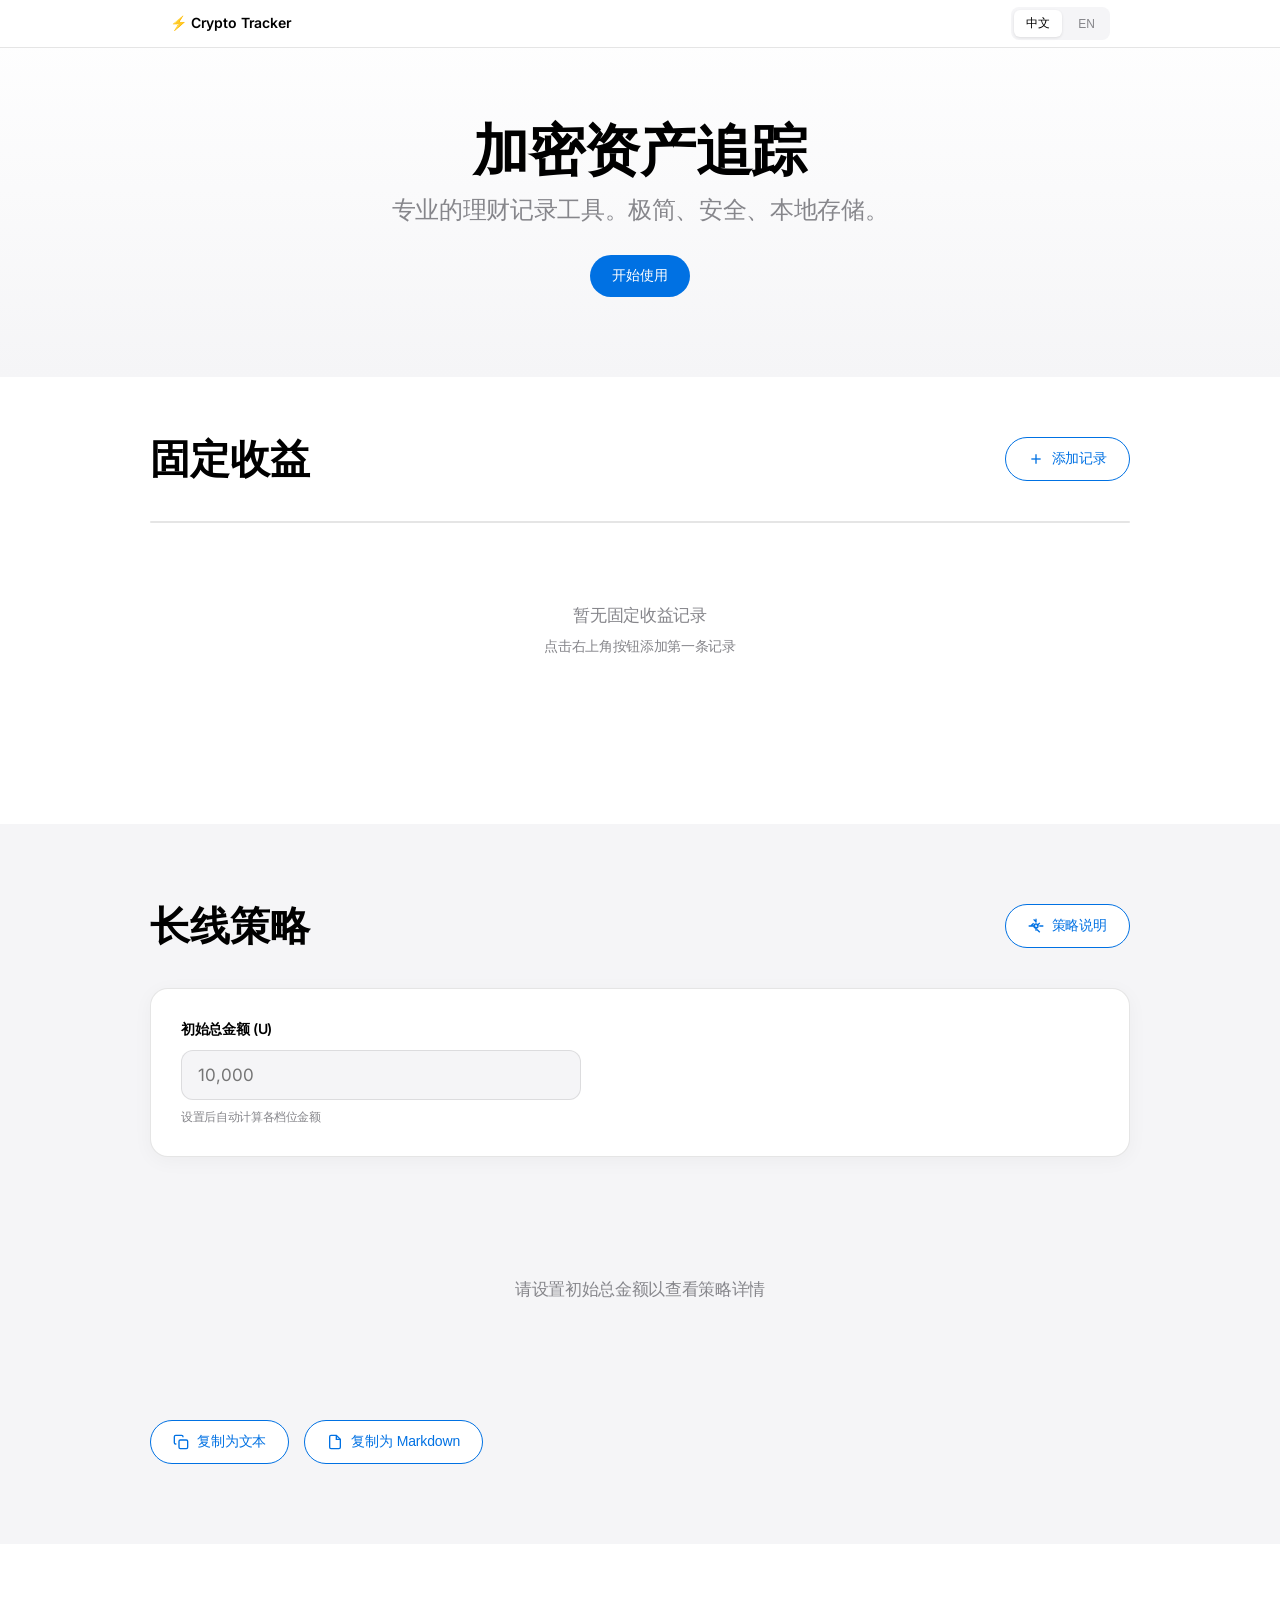
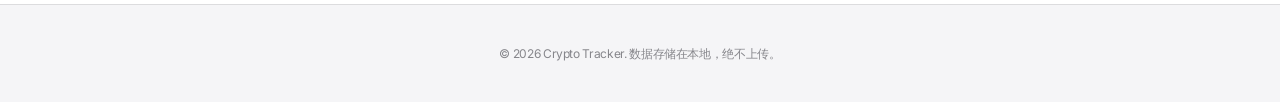
==== index.html @ 6dff29c4 "🎉 初版发布 - 加密资产追踪工具 核心功能： - 固定收益记录管理（代币、平台、APY、日期、详细说明） - 长线策略自动计算（BTC/ETH/BNB 仓位分配） - 中英文切换支持 - 数据本地存" ====
<!DOCTYPE html>
<html lang="zh-CN">
<head>
    <meta charset="UTF-8">
    <meta name="viewport" content="width=device-width, initial-scale=1.0">
    <title>加密资产追踪 - Crypto Tracker</title>
    <link rel="stylesheet" href="style.css">
    <link rel="preconnect" href="https://fonts.googleapis.com">
    <link rel="preconnect" href="https://fonts.gstatic.com" crossorigin>
    <link href="https://fonts.googleapis.com/css2?family=Inter:wght@400;500;600;700&display=swap" rel="stylesheet">
</head>
<body>
    <!-- 导航栏 -->
    <nav class="nav">
        <div class="nav-container">
            <div class="nav-logo">⚡ Crypto Tracker</div>
            <div class="lang-switch">
                <button class="lang-btn active" data-lang="zh" onclick="switchLanguage('zh')">中文</button>
                <button class="lang-btn" data-lang="en" onclick="switchLanguage('en')">EN</button>
            </div>
        </div>
    </nav>

    <!-- Hero 区域 -->
    <section class="hero">
        <div class="hero-content">
            <h1 class="hero-title">加密资产追踪</h1>
            <p class="hero-subtitle">专业的理财记录工具。极简、安全、本地存储。</p>
            <div class="hero-actions">
                <button class="apple-button apple-button-primary" onclick="scrollToSection('fixed-income')">
                    开始使用
                </button>
            </div>
        </div>
    </section>

    <!-- 主要内容 -->
    <main class="main">
        <!-- 固定收益卡片 -->
        <section class="section" id="fixed-income">
            <div class="container">
                <div class="section-header">
                    <h2 class="section-title">固定收益</h2>
                    <button class="apple-button apple-button-secondary" onclick="openFixedIncomeModal()">
                        <svg width="16" height="16" viewBox="0 0 24 24" fill="none" stroke="currentColor" stroke-width="2">
                            <line x1="12" y1="5" x2="12" y2="19"></line>
                            <line x1="5" y1="12" x2="19" y2="12"></line>
                        </svg>
                        添加记录
                    </button>
                </div>

                <div class="table-container" id="fixedIncomeTable">
                    <!-- 表格由 JS 动态生成 -->
                </div>

                <div class="empty-state" id="fixedIncomeEmpty">
                    <p>暂无固定收益记录</p>
                    <p class="empty-hint">点击右上角按钮添加第一条记录</p>
                </div>
            </div>
        </section>

        <!-- 长线策略卡片 -->
        <section class="section section-alt" id="strategy">
            <div class="container">
                <div class="section-header">
                    <h2 class="section-title">长线策略</h2>
                    <button class="apple-button apple-button-secondary" onclick="openStrategyModal()">
                        <svg width="16" height="16" viewBox="0 0 24 24" fill="none" stroke="currentColor" stroke-width="2">
                            <circle cx="12" cy="12" r="3"></circle>
                            <path d="M12 1v6m0 6v6m5.66-11.66l-4.24 4.24m0 5.66l4.24 4.24M23 12h-6m-6 0H1m11.66-5.66l-4.24-4.24m0 5.66l-4.24 4.24"></path>
                        </svg>
                        策略说明
                    </button>
                </div>

                <!-- 初始金额输入 -->
                <div class="apple-card">
                    <div class="input-group">
                        <label class="apple-label">初始总金额 (U)</label>
                        <input type="number" id="totalAmount" placeholder="10,000" class="apple-input" onchange="saveTotalAmount()">
                        <p class="input-hint">设置后自动计算各档位金额</p>
                    </div>
                </div>

                <!-- 策略展示区域 -->
                <div id="strategyTables" class="strategy-section">
                    <!-- 由 JS 动态生成 -->
                </div>

                <!-- 操作按钮 -->
                <div class="action-buttons">
                    <button class="apple-button apple-button-secondary" onclick="copyStrategy('text')">
                        <svg width="16" height="16" viewBox="0 0 24 24" fill="none" stroke="currentColor" stroke-width="2">
                            <rect x="9" y="9" width="13" height="13" rx="2" ry="2"></rect>
                            <path d="M5 15H4a2 2 0 0 1-2-2V4a2 2 0 0 1 2-2h9a2 2 0 0 1 2 2v1"></path>
                        </svg>
                        复制为文本
                    </button>
                    <button class="apple-button apple-button-secondary" onclick="copyStrategy('markdown')">
                        <svg width="16" height="16" viewBox="0 0 24 24" fill="none" stroke="currentColor" stroke-width="2">
                            <path d="M14 2H6a2 2 0 0 0-2 2v16a2 2 0 0 0 2 2h12a2 2 0 0 0 2-2V8z"></path>
                            <polyline points="14 2 14 8 20 8"></polyline>
                        </svg>
                        复制为 Markdown
                    </button>
                </div>
            </div>
        </section>
    </main>

    <!-- 页脚 -->
    <footer class="footer">
        <div class="footer-content">
            <p>© 2026 Crypto Tracker. 数据存储在本地，绝不上传。</p>
        </div>
    </footer>

    <!-- 固定收益弹窗 -->
    <div class="modal-overlay" id="fixedIncomeModal">
        <div class="modal-content">
            <div class="modal-header">
                <h3>添加固定收益记录</h3>
                <button class="modal-close" onclick="closeFixedIncomeModal()">
                    <svg width="20" height="20" viewBox="0 0 24 24" fill="none" stroke="currentColor" stroke-width="2">
                        <line x1="18" y1="6" x2="6" y2="18"></line>
                        <line x1="6" y1="6" x2="18" y2="18"></line>
                    </svg>
                </button>
            </div>
            <form id="fixedIncomeForm" onsubmit="addFixedIncome(event)" class="modal-form">
                <div class="form-group">
                    <label class="form-label">代币名称</label>
                    <div class="token-selector">
                        <input type="text" id="token" placeholder="输入或选择代币" class="form-input" required>
                        <div class="token-chips" id="tokenChips">
                            <span class="token-chip" data-token="USDT">USDT</span>
                            <span class="token-chip" data-token="USDC">USDC</span>
                            <span class="token-chip" data-token="USD1">USD1</span>
                            <span class="token-chip" data-token="BTC">BTC</span>
                            <span class="token-chip" data-token="ETH">ETH</span>
                            <span class="token-chip" data-token="AAVE">AAVE</span>
                            <span class="token-chip" data-token="BNB">BNB</span>
                            <span class="token-chip" data-token="HYPE">HYPE</span>
                            <span class="token-chip" data-token="SKY">SKY</span>
                            <span class="token-chip" data-token="PENDLE">PENDLE</span>
                        </div>
                    </div>
                </div>
                <div class="form-group">
                    <label class="form-label">平台</label>
                    <div class="platform-selector">
                        <input type="text" id="platform" placeholder="输入或选择平台" class="form-input" required>
                        <div class="platform-chips" id="platformChips">
                            <span class="platform-chip" data-platform="Binance 主站">Binance 主站</span>
                            <span class="platform-chip" data-platform="Binance 钱包">Binance 钱包</span>
                            <span class="platform-chip" data-platform="OKX 主站">OKX 主站</span>
                            <span class="platform-chip" data-platform="OKX 钱包">OKX 钱包</span>
                            <span class="platform-chip" data-platform="Aave">Aave</span>
                            <span class="platform-chip" data-platform="Uniswap">Uniswap</span>
                            <span class="platform-chip" data-platform="Pendle">Pendle</span>
                            <span class="platform-chip" data-platform="Venus">Venus</span>
                            <span class="platform-chip" data-platform="Buidlpad">Buidlpad</span>
                        </div>
                    </div>
                </div>
                <div class="form-group">
                    <label class="form-label">年化收益率 (%)</label>
                    <input type="number" step="0.01" id="apy" placeholder="5.5" class="form-input" required>
                </div>
                <div class="form-group">
                    <label class="form-label">开始日期</label>
                    <input type="date" id="startDate" class="form-input" required>
                    <div class="time-toggle" style="margin-top: 12px;">
                        <input type="checkbox" id="startTimeToggle" class="toggle-checkbox" onchange="toggleTimeInput('start')">
                        <label for="startTimeToggle" class="toggle-label">
                            <span class="toggle-slider"></span>
                            <span class="toggle-text">添加时间</span>
                        </label>
                    </div>
                    <input type="time" id="startTime" class="form-input time-input" style="display: none;">
                </div>
                <div class="form-group">
                    <label class="form-label">结束日期</label>
                    <input type="date" id="endDate" class="form-input" required>
                    <div class="time-toggle" style="margin-top: 12px;">
                        <input type="checkbox" id="endTimeToggle" class="toggle-checkbox" onchange="toggleTimeInput('end')">
                        <label for="endTimeToggle" class="toggle-label">
                            <span class="toggle-slider"></span>
                            <span class="toggle-text">添加时间</span>
                        </label>
                    </div>
                    <input type="time" id="endTime" class="form-input time-input" style="display: none;">
                </div>
                <div class="form-group">
                    <label class="form-label">详细说明</label>
                    <textarea id="description" class="form-textarea" placeholder="输入详细信息..." maxlength="2000" rows="5"></textarea>
                    <div class="char-count"><span id="charCount">0</span> / 2000</div>
                </div>
                <div class="modal-actions">
                    <button type="button" class="apple-button apple-button-secondary" onclick="closeFixedIncomeModal()">取消</button>
                    <button type="submit" class="apple-button apple-button-primary">保存</button>
                </div>
            </form>
        </div>
    </div>

    <!-- 详细说明查看弹窗 -->
    <div class="modal-overlay" id="detailModal">
        <div class="modal-content">
            <div class="modal-header">
                <h3>详细说明</h3>
                <button class="modal-close" onclick="closeDetailModal()">
                    <svg width="20" height="20" viewBox="0 0 24 24" fill="none" stroke="currentColor" stroke-width="2">
                        <line x1="18" y1="6" x2="6" y2="18"></line>
                        <line x1="6" y1="6" x2="18" y2="18"></line>
                    </svg>
                </button>
            </div>
            <div class="modal-body">
                <div class="detail-content" id="detailContent">
                    <!-- 详细说明内容由 JS 填充 -->
                </div>
            </div>
            <div class="modal-actions">
                <button class="apple-button apple-button-primary" onclick="closeDetailModal()">关闭</button>
            </div>
        </div>
    </div>

    <!-- 策略说明弹窗 -->
    <div class="modal-overlay" id="strategyModal">
        <div class="modal-content">
            <div class="modal-header">
                <h3 data-i18n="strategyTitle">策略说明</h3>
                <button class="modal-close" onclick="closeStrategyModal()">
                    <svg width="20" height="20" viewBox="0 0 24 24" fill="none" stroke="currentColor" stroke-width="2">
                        <line x1="18" y1="6" x2="6" y2="18"></line>
                        <line x1="6" y1="6" x2="18" y2="18"></line>
                    </svg>
                </button>
            </div>
            <div class="modal-body">
                <div class="info-block">
                    <h4 data-i18n="strategyConcept">💡 核心概念</h4>
                    <ul>
                        <li><strong data-i18n="initialAmount">初始总金额</strong>：准备投入的总资金（U）</li>
                        <li><strong data-i18n="ratio">占比</strong>：该代币在总资金中的占比</li>
                        <li><strong data-i18n="priceLevel">价格档位</strong>：达到该价格时执行操作</li>
                    </ul>
                </div>
                <div class="info-block">
                    <h4 data-i18n="strategyCase">📊 实际案例</h4>
                    <p data-i18n="example1">初始 10,000U，BTC 占比 60%（即 6,000U）</p>
                    <p data-i18n="example2">当 BTC 跌至 $65,000 时，买入 15%</p>
                    <p class="highlight" data-i18n="example3">→ 买入：6,000U × 15% = 900U</p>
                </div>
            </div>
            <div class="modal-actions" style="padding: 20px 30px;">
                <button class="apple-button apple-button-primary" onclick="closeStrategyModal()" data-i18n="strategyKnow">知道了</button>
            </div>
        </div>
    </div>

    <script src="app.js"></script>
</body>
</html>
---- style.css ----
/*
 * 苹果官网风格设计
 * Apple.com Design Language
 */

/* ===== 全局变量 ===== */
:root {
    --color-black: #000000;
    --color-white: #ffffff;
    --color-gray-bg: #f5f5f7;
    --color-gray-text: #86868b;
    --color-blue: #0071e3;
    --color-blue-hover: #0077ed;
    --color-border: rgba(0, 0, 0, 0.1);
    --color-shadow: rgba(0, 0, 0, 0.04);

    --font-family: 'Inter', -apple-system, BlinkMacSystemFont, 'SF Pro Display', 'SF Pro Text', sans-serif;

    --radius-small: 8px;
    --radius-medium: 12px;
    --radius-large: 18px;
    --radius-button: 980px;

    --spacing-unit: 8px;
    --transition-smooth: all 0.3s cubic-bezier(0.25, 0.1, 0.25, 1);
}

/* ===== 基础样式 ===== */
* {
    margin: 0;
    padding: 0;
    box-sizing: border-box;
}

html {
    scroll-behavior: smooth;
}

body {
    font-family: var(--font-family);
    background: var(--color-white);
    color: var(--color-black);
    line-height: 1.47059;
    font-weight: 400;
    letter-spacing: -0.022em;
    -webkit-font-smoothing: antialiased;
    -moz-osx-font-smoothing: grayscale;
}

/* ===== 导航栏 ===== */
.nav {
    position: fixed;
    top: 0;
    left: 0;
    right: 0;
    height: 48px;
    background: rgba(255, 255, 255, 0.8);
    backdrop-filter: saturate(180%) blur(20px);
    -webkit-backdrop-filter: saturate(180%) blur(20px);
    border-bottom: 1px solid var(--color-border);
    z-index: 999;
}

.nav-container {
    max-width: 980px;
    margin: 0 auto;
    height: 100%;
    display: flex;
    align-items: center;
    justify-content: space-between;
    padding: 0 20px;
}

.nav-logo {
    font-size: 14px;
    font-weight: 600;
    letter-spacing: -0.01em;
}

.lang-switch {
    display: flex;
    gap: 4px;
    background: var(--color-gray-bg);
    padding: 3px;
    border-radius: var(--radius-small);
}

.lang-btn {
    padding: 5px 12px;
    font-size: 12px;
    font-weight: 500;
    border: none;
    background: transparent;
    cursor: pointer;
    border-radius: 6px;
    transition: var(--transition-smooth);
    color: var(--color-gray-text);
}

.lang-btn:hover {
    color: var(--color-black);
}

.lang-btn.active {
    background: var(--color-white);
    color: var(--color-black);
    box-shadow: 0 1px 3px rgba(0, 0, 0, 0.1);
}

/* ===== Hero 区域 ===== */
.hero {
    padding: 120px 20px 80px;
    text-align: center;
    background: linear-gradient(180deg, var(--color-white) 0%, var(--color-gray-bg) 100%);
}

.hero-title {
    font-size: 56px;
    line-height: 1.07143;
    font-weight: 600;
    letter-spacing: -0.005em;
    margin-bottom: 16px;
}

.hero-subtitle {
    font-size: 24px;
    line-height: 1.2;
    font-weight: 400;
    color: var(--color-gray-text);
    margin-bottom: 30px;
}

.hero-actions {
    display: flex;
    gap: 15px;
    justify-content: center;
    flex-wrap: wrap;
}

/* ===== 主内容 ===== */
.main {
    padding: 60px 20px;
}

.section {
    margin-bottom: 80px;
}

.section-alt {
    background: var(--color-gray-bg);
    margin: 0 -20px;
    padding: 80px 20px;
}

.container {
    max-width: 980px;
    margin: 0 auto;
}

/* ===== 章节标题 ===== */
.section-header {
    display: flex;
    justify-content: space-between;
    align-items: center;
    margin-bottom: 40px;
    flex-wrap: wrap;
    gap: 20px;
}

.section-title {
    font-size: 40px;
    line-height: 1.1;
    font-weight: 600;
    letter-spacing: -0.003em;
}

/* ===== 苹果按钮 ===== */
.apple-button {
    display: inline-flex;
    align-items: center;
    gap: 8px;
    padding: 12px 22px;
    font-size: 14px;
    font-weight: 400;
    border-radius: var(--radius-button);
    border: none;
    cursor: pointer;
    transition: var(--transition-smooth);
    text-decoration: none;
    letter-spacing: -0.01em;
}

.apple-button-primary {
    background: var(--color-blue);
    color: var(--color-white);
}

.apple-button-primary:hover {
    background: var(--color-blue-hover);
}

.apple-button-secondary {
    background: var(--color-white);
    color: var(--color-blue);
    border: 1px solid var(--color-blue);
}

.apple-button-secondary:hover {
    background: var(--color-blue);
    color: var(--color-white);
}

/* ===== 表格容器 ===== */
.table-container {
    background: var(--color-white);
    border-radius: var(--radius-large);
    overflow: hidden;
    box-shadow: 0 4px 20px var(--color-shadow);
    border: 1px solid var(--color-border);
}

.fixed-income-table {
    width: 100%;
    border-collapse: collapse;
}

.fixed-income-table th {
    padding: 16px 20px;
    text-align: left;
    font-size: 12px;
    font-weight: 600;
    color: var(--color-gray-text);
    text-transform: uppercase;
    letter-spacing: 0.05em;
    background: var(--color-gray-bg);
    border-bottom: 1px solid var(--color-border);
}

.fixed-income-table td {
    padding: 18px 20px;
    border-bottom: 1px solid var(--color-border);
    font-size: 15px;
}

/* 日期时间列固定宽度 */
.fixed-income-table th:nth-child(4),
.fixed-income-table th:nth-child(5),
.fixed-income-table td:nth-child(4),
.fixed-income-table td:nth-child(5) {
    min-width: 140px;
}

.fixed-income-table tr:last-child td {
    border-bottom: none;
}

.fixed-income-table tr:hover {
    background: var(--color-gray-bg);
}

.table-token {
    font-size: 18px;
    font-weight: 600;
    background: linear-gradient(135deg, #000000 0%, #0071e3 100%);
    -webkit-background-clip: text;
    -webkit-text-fill-color: transparent;
    background-clip: text;
}

.table-platform {
    color: var(--color-gray-text);
    font-size: 14px;
}

.table-apy {
    display: inline-block;
    padding: 4px 10px;
    background: linear-gradient(135deg, #0071e3 0%, #00c7be 100%);
    color: var(--color-white);
    border-radius: var(--radius-small);
    font-size: 13px;
    font-weight: 500;
}

.table-days {
    font-size: 20px;
    font-weight: 600;
}

.table-days.warning {
    color: #ff9500;
}

.table-days.danger {
    color: #ff3b30;
}

.table-delete-btn {
    padding: 6px 14px;
    background: var(--color-gray-bg);
    border: none;
    border-radius: var(--radius-small);
    color: var(--color-gray-text);
    font-size: 13px;
    cursor: pointer;
    transition: var(--transition-smooth);
}

.table-delete-btn:hover {
    background: #ff3b30;
    color: var(--color-white);
}

/* 操作列宽度固定 */
.fixed-income-table th:last-child,
.fixed-income-table td:last-child {
    width: 150px;
    white-space: nowrap;
}

/* ===== 响应式表格 ===== */
@media (max-width: 768px) {
    .table-container {
        border-radius: var(--radius-medium);
    }

    .fixed-income-table th,
    .fixed-income-table td {
        padding: 12px 14px;
        font-size: 14px;
    }

    .table-token {
        font-size: 16px;
    }

    .table-days {
        font-size: 18px;
    }
}

/* ===== 苹果卡片 ===== */
.apple-card {
    background: var(--color-white);
    border-radius: var(--radius-large);
    padding: 30px;
    box-shadow: 0 4px 20px var(--color-shadow);
    transition: var(--transition-smooth);
    border: 1px solid var(--color-border);
}

.apple-card:hover {
    transform: translateY(-4px);
    box-shadow: 0 8px 30px rgba(0, 0, 0, 0.12);
}

.card-header {
    display: flex;
    justify-content: space-between;
    align-items: flex-start;
    margin-bottom: 20px;
}

.card-token {
    font-size: 32px;
    font-weight: 600;
    letter-spacing: -0.01em;
}

.card-platform {
    font-size: 14px;
    color: var(--color-gray-text);
}

.card-apy {
    display: inline-block;
    padding: 6px 12px;
    background: linear-gradient(135deg, #0071e3 0%, #00c7be 100%);
    color: var(--color-white);
    border-radius: var(--radius-medium);
    font-size: 14px;
    font-weight: 500;
    margin-bottom: 15px;
}

.card-info {
    display: grid;
    grid-template-columns: repeat(2, 1fr);
    gap: 15px;
    margin-bottom: 15px;
}

.card-info-item {
    display: flex;
    flex-direction: column;
}

.card-info-label {
    font-size: 12px;
    color: var(--color-gray-text);
    margin-bottom: 4px;
}

.card-info-value {
    font-size: 16px;
    font-weight: 500;
}

.card-days {
    font-size: 28px;
    font-weight: 600;
    margin-bottom: 15px;
}

.card-days.warning {
    color: #ff9500;
}

.card-days.danger {
    color: #ff3b30;
}

.card-delete {
    width: 100%;
    padding: 10px;
    background: var(--color-gray-bg);
    border: none;
    border-radius: var(--radius-medium);
    color: var(--color-gray-text);
    font-size: 14px;
    cursor: pointer;
    transition: var(--transition-smooth);
}

.card-delete:hover {
    background: #ff3b30;
    color: var(--color-white);
}

/* ===== 输入框组 ===== */
.input-group {
    max-width: 400px;
}

.apple-label {
    display: block;
    font-size: 14px;
    font-weight: 600;
    margin-bottom: 10px;
}

.apple-input {
    width: 100%;
    padding: 14px 16px;
    font-size: 17px;
    font-family: var(--font-family);
    border: 1px solid var(--color-border);
    border-radius: var(--radius-medium);
    background: var(--color-gray-bg);
    transition: var(--transition-smooth);
}

.apple-input:focus {
    outline: none;
    border-color: var(--color-blue);
    box-shadow: 0 0 0 4px rgba(0, 113, 227, 0.2);
}

.input-hint {
    font-size: 12px;
    color: var(--color-gray-text);
    margin-top: 8px;
}

/* ===== 代币选择器 ===== */
.token-selector,
.platform-selector {
    position: relative;
}

.token-chips,
.platform-chips {
    display: flex;
    flex-wrap: wrap;
    gap: 8px;
    margin-top: 12px;
}

.token-chip,
.platform-chip {
    display: inline-flex;
    align-items: center;
    padding: 8px 16px;
    background: var(--color-gray-bg);
    border: 1.5px solid var(--color-border);
    border-radius: var(--radius-button);
    font-size: 13px;
    font-weight: 500;
    cursor: pointer;
    transition: var(--transition-smooth);
    user-select: none;
}

.token-chip:hover,
.platform-chip:hover {
    background: linear-gradient(135deg, #0071e3 0%, #00c7be 100%);
    border-color: transparent;
    color: var(--color-white);
    transform: translateY(-2px);
    box-shadow: 0 4px 12px rgba(0, 113, 227, 0.3);
}

.token-chip.selected,
.platform-chip.selected {
    background: linear-gradient(135deg, #0071e3 0%, #00c7be 100%);
    border-color: transparent;
    color: var(--color-white);
    box-shadow: 0 2px 8px rgba(0, 113, 227, 0.25);
}

/* ===== 策略区域 ===== */
.strategy-section {
    margin-top: 40px;
}

.strategy-table-container {
    background: var(--color-white);
    border-radius: var(--radius-large);
    overflow: hidden;
    margin-bottom: 30px;
    box-shadow: 0 4px 20px var(--color-shadow);
}

.strategy-header {
    padding: 25px 30px;
    background: var(--color-gray-bg);
    border-bottom: 1px solid var(--color-border);
}

.strategy-title {
    font-size: 24px;
    font-weight: 600;
    margin-bottom: 8px;
}

.strategy-subtitle {
    font-size: 14px;
    color: var(--color-gray-text);
}

.strategy-table {
    width: 100%;
    border-collapse: collapse;
}

.strategy-table th {
    padding: 15px 30px;
    text-align: left;
    font-size: 12px;
    font-weight: 600;
    color: var(--color-gray-text);
    text-transform: uppercase;
    letter-spacing: 0.05em;
    background: var(--color-gray-bg);
    border-bottom: 1px solid var(--color-border);
}

.strategy-table td {
    padding: 18px 30px;
    border-bottom: 1px solid var(--color-border);
    font-size: 15px;
}

.strategy-table tr:last-child td {
    border-bottom: none;
}

.strategy-table tr:hover {
    background: var(--color-gray-bg);
}

.badge {
    display: inline-block;
    padding: 4px 10px;
    border-radius: var(--radius-small);
    font-size: 12px;
    font-weight: 500;
}

.badge-buy {
    background: #e8f5e9;
    color: #2e7d32;
}

.badge-sell {
    background: #ffebee;
    color: #c62828;
}

.highlight-amount {
    color: var(--color-blue);
    font-weight: 600;
}

/* ===== 操作按钮 ===== */
.action-buttons {
    display: flex;
    gap: 15px;
    flex-wrap: wrap;
    margin-top: 30px;
}

/* ===== 空状态 ===== */
.empty-state {
    text-align: center;
    padding: 80px 20px;
}

.empty-icon {
    font-size: 64px;
    margin-bottom: 20px;
}

.empty-state p {
    font-size: 17px;
    color: var(--color-gray-text);
    margin-bottom: 8px;
}

.empty-hint {
    font-size: 14px !important;
}

/* ===== 弹窗 ===== */
.modal-overlay {
    display: none;
    position: fixed;
    top: 0;
    left: 0;
    right: 0;
    bottom: 0;
    background: rgba(0, 0, 0, 0.4);
    backdrop-filter: blur(10px);
    -webkit-backdrop-filter: blur(10px);
    z-index: 1000;
    align-items: center;
    justify-content: center;
    padding: 20px;
}

.modal-overlay.active {
    display: flex;
}

.modal-content {
    background: var(--color-white);
    border-radius: var(--radius-large);
    width: 100%;
    max-width: 580px;
    max-height: 90vh;
    overflow: hidden;
    box-shadow: 0 20px 60px rgba(0, 0, 0, 0.2);
    animation: modalSlideIn 0.3s ease;
    display: flex;
    flex-direction: column;
}

/* 固定收益弹窗更宽 */
#fixedIncomeModal .modal-content {
    max-width: 640px;
}

/* 弹窗内容区域自适应 */
.modal-form {
    padding: 28px;
    flex: 1;
    overflow-y: auto;
    background: var(--color-white);
}

@keyframes modalSlideIn {
    from {
        opacity: 0;
        transform: scale(0.95) translateY(10px);
    }
    to {
        opacity: 1;
        transform: scale(1) translateY(0);
    }
}

.modal-header {
    display: flex;
    justify-content: space-between;
    align-items: center;
    padding: 24px 28px;
    border-bottom: 1px solid var(--color-border);
    background: var(--color-white);
    flex-shrink: 0;
}

.modal-header h3 {
    font-size: 22px;
    font-weight: 600;
    letter-spacing: -0.01em;
}

.modal-close {
    width: 28px;
    height: 28px;
    border: none;
    background: transparent;
    border-radius: 50%;
    display: flex;
    align-items: center;
    justify-content: center;
    cursor: pointer;
    transition: all 0.2s ease;
    color: var(--color-gray-text);
}

.modal-close:hover {
    background: var(--color-gray-bg);
    color: var(--color-black);
}

.modal-actions {
    display: flex;
    gap: 12px;
    justify-content: flex-end;
    padding: 20px 28px;
    border-top: 1px solid var(--color-border);
    background: var(--color-gray-bg);
    flex-shrink: 0;
}

.form-group {
    margin-bottom: 20px;
}

.form-row {
    display: grid;
    grid-template-columns: repeat(2, 1fr);
    gap: 15px;
}

.form-label {
    display: block;
    font-size: 14px;
    font-weight: 600;
    margin-bottom: 8px;
}

/* 日期时间输入组合 */
.date-time-input {
    display: flex;
    align-items: center;
    gap: 12px;
    margin-bottom: 12px;
}

.date-input {
    flex: 1;
}

.time-input {
    width: 100%;
    margin-top: 8px;
    padding-left: 44px !important;
    background-image: url("data:image/svg+xml,%3Csvg xmlns='http://www.w3.org/2000/svg' width='16' height='16' viewBox='0 0 24 24' fill='none' stroke='%2386868b' stroke-width='2'%3E%3Ccircle cx='12' cy='12' r='10'/%3E%3Cpolyline points='12 6 12 12 16 14'/%3E%3C/svg%3E");
    background-repeat: no-repeat;
    background-position: 14px center;
}

/* 时间开关切换 */
.time-toggle {
    display: flex;
    align-items: center;
    flex-shrink: 0;
}

.toggle-checkbox {
    display: none;
}

.toggle-label {
    display: flex;
    align-items: center;
    gap: 8px;
    cursor: pointer;
    user-select: none;
    padding: 4px 0;
}

.toggle-slider {
    position: relative;
    width: 44px;
    height: 24px;
    background: var(--color-gray-bg);
    border-radius: 12px;
    transition: var(--transition-smooth);
    border: 1px solid var(--color-border);
}

.toggle-slider::before {
    content: '';
    position: absolute;
    top: 2px;
    left: 2px;
    width: 18px;
    height: 18px;
    background: var(--color-white);
    border-radius: 50%;
    transition: var(--transition-smooth);
    box-shadow: 0 2px 4px rgba(0, 0, 0, 0.2);
}

.toggle-checkbox:checked + .toggle-label .toggle-slider {
    background: var(--color-blue);
    border-color: var(--color-blue);
}

.toggle-checkbox:checked + .toggle-label .toggle-slider::before {
    transform: translateX(20px);
}

.toggle-text {
    font-size: 13px;
    color: var(--color-gray-text);
    transition: var(--transition-smooth);
    font-weight: 400;
}

.toggle-checkbox:checked + .toggle-label .toggle-text {
    color: var(--color-blue);
    font-weight: 500;
}

/* 日期输入框美化 */
input[type="date"],
input[type="time"] {
    position: relative;
    font-family: var(--font-family);
}

.date-input {
    padding-left: 44px !important;
    background-image: url("data:image/svg+xml,%3Csvg xmlns='http://www.w3.org/2000/svg' width='16' height='16' viewBox='0 0 24 24' fill='none' stroke='%2386868b' stroke-width='2'%3E%3Crect x='3' y='4' width='18' height='18' rx='2' ry='2'/%3E%3Cline x1='16' y1='2' x2='16' y2='6'/%3E%3Cline x1='8' y1='2' x2='8' y2='6'/%3E%3Cline x1='3' y1='10' x2='21' y2='10'/%3E%3C/svg%3E");
    background-repeat: no-repeat;
    background-position: 14px center;
}

input[type="date"]::-webkit-calendar-picker-indicator,
input[type="time"]::-webkit-calendar-picker-indicator {
    cursor: pointer;
    opacity: 0;
    position: absolute;
    left: 0;
    top: 0;
    width: 100%;
    height: 100%;
}

input[type="date"]::-webkit-datetime-edit,
input[type="time"]::-webkit-datetime-edit {
    padding: 0;
}

input[type="date"]::-webkit-datetime-edit-fields-wrapper {
    padding: 0;
}

.form-input {
    width: 100%;
    padding: 12px 14px;
    font-size: 17px;
    font-family: var(--font-family);
    border: 1px solid var(--color-border);
    border-radius: var(--radius-medium);
    transition: var(--transition-smooth);
}

.form-input:focus {
    outline: none;
    border-color: var(--color-blue);
    box-shadow: 0 0 0 4px rgba(0, 113, 227, 0.2);
}

.form-textarea {
    width: 100%;
    padding: 16px;
    font-size: 15px;
    font-family: var(--font-family);
    border: 1.5px solid var(--color-border);
    border-radius: var(--radius-medium);
    transition: var(--transition-smooth);
    resize: vertical;
    min-height: 120px;
    max-height: 300px;
    line-height: 1.6;
    background: var(--color-white);
}

.form-textarea:focus {
    outline: none;
    border-color: var(--color-blue);
    box-shadow: 0 0 0 4px rgba(0, 113, 227, 0.15);
    background: var(--color-white);
}

.form-textarea::placeholder {
    color: var(--color-gray-text);
}

.char-count {
    font-size: 13px;
    color: var(--color-gray-text);
    text-align: right;
    margin-top: 8px;
    font-weight: 500;
}

.detail-content {
    padding: 30px;
    background: transparent;
    line-height: 1.7;
    font-size: 16px;
    color: var(--color-black);
    white-space: pre-wrap;
    word-wrap: break-word;
    max-height: 60vh;
    overflow-y: auto;
}

/* 详情弹窗样式优化 */
#detailModal .modal-content {
    max-width: 640px;
}

#detailModal .modal-body {
    padding: 0;
    background: var(--color-white);
    border-radius: 0 0 var(--radius-large) var(--radius-large);
}

#detailModal .modal-actions {
    padding: 20px 30px;
    border-top: 1px solid var(--color-border);
    background: var(--color-gray-bg);
    border-radius: 0 0 var(--radius-large) var(--radius-large);
}

/* 详情内容滚动条美化 */
.detail-content::-webkit-scrollbar {
    width: 6px;
}

.detail-content::-webkit-scrollbar-track {
    background: transparent;
}

.detail-content::-webkit-scrollbar-thumb {
    background: var(--color-border);
    border-radius: 3px;
}

.detail-content::-webkit-scrollbar-thumb:hover {
    background: var(--color-gray-text);
}

/* 详情内容空状态 */
.detail-content:empty::before {
    content: '暂无详细说明';
    color: var(--color-gray-text);
    font-style: italic;
}

.table-detail-btn {
    padding: 6px 14px;
    background: var(--color-blue);
    color: var(--color-white);
    border: none;
    border-radius: var(--radius-small);
    font-size: 13px;
    cursor: pointer;
    transition: var(--transition-smooth);
    margin-right: 8px;
}

.table-detail-btn:hover {
    background: var(--color-blue-hover);
}

.modal-body {
    padding: 28px;
    flex: 1;
    overflow-y: auto;
    background: var(--color-white);
}

.info-block {
    margin-bottom: 25px;
}

.info-block h4 {
    font-size: 17px;
    font-weight: 600;
    margin-bottom: 12px;
}

.info-block ul {
    list-style: none;
    padding-left: 0;
}

.info-block li {
    padding: 8px 0;
    font-size: 15px;
    color: var(--color-gray-text);
    border-bottom: 1px solid var(--color-border);
}

.info-block li:last-child {
    border-bottom: none;
}

.info-block p {
    font-size: 15px;
    color: var(--color-gray-text);
    margin-bottom: 8px;
}

.highlight {
    color: var(--color-blue);
    font-weight: 500;
}

/* ===== 页脚 ===== */
.footer {
    background: var(--color-gray-bg);
    padding: 40px 20px;
    border-top: 1px solid var(--color-border);
}

.footer-content {
    max-width: 980px;
    margin: 0 auto;
    text-align: center;
}

.footer-content p {
    font-size: 12px;
    color: var(--color-gray-text);
}

/* 弹窗内滚动条样式 */
.modal-form::-webkit-scrollbar {
    width: 6px;
}

.modal-form::-webkit-scrollbar-track {
    background: transparent;
}

.modal-form::-webkit-scrollbar-thumb {
    background: var(--color-border);
    border-radius: 3px;
}

.modal-form::-webkit-scrollbar-thumb:hover {
    background: var(--color-gray-text);
}

/* ===== 响应式 ===== */
@media (max-width: 768px) {
    .hero-title {
        font-size: 40px;
    }

    .hero-subtitle {
        font-size: 20px;
    }

    .section-title {
        font-size: 32px;
    }

    .section-header {
        flex-direction: column;
        align-items: flex-start;
    }

    .card-grid {
        grid-template-columns: 1fr;
    }

    .form-row {
        grid-template-columns: 1fr;
    }

    .card-info {
        grid-template-columns: 1fr;
    }

    .strategy-table th,
    .strategy-table td {
        padding: 12px 15px;
        font-size: 14px;
    }

    .modal-content {
        max-width: 100%;
        border-radius: var(--radius-medium);
    }

    #fixedIncomeModal .modal-content {
        max-width: 100%;
    }

    .modal-form {
        padding: 20px;
    }

    .apple-button {
        width: 100%;
        justify-content: center;
    }

    .section-header .apple-button {
        width: auto;
    }

    .action-buttons {
        flex-direction: column;
    }

    .action-buttons .apple-button {
        width: 100%;
    }
}

/* ===== 滚动条 ===== */
::-webkit-scrollbar {
    width: 8px;
    height: 8px;
}

::-webkit-scrollbar-track {
    background: transparent;
}

::-webkit-scrollbar-thumb {
    background: var(--color-border);
    border-radius: 4px;
}

::-webkit-scrollbar-thumb:hover {
    background: var(--color-gray-text);
}

/* ===== Flatpickr 日期选择器样式定制 ===== */
.date-picker-input {
    cursor: pointer;
    background-image: url("data:image/svg+xml,%3Csvg xmlns='http://www.w3.org/2000/svg' width='18' height='18' viewBox='0 0 24 24' fill='none' stroke='%230071e3' stroke-width='2'%3E%3Crect x='3' y='4' width='18' height='18' rx='2' ry='2'/%3E%3Cline x1='16' y1='2' x2='16' y2='6'/%3E%3Cline x1='8' y1='2' x2='8' y2='6'/%3E%3Cline x1='3' y1='10' x2='21' y2='10'/%3E%3C/svg%3E");
    background-repeat: no-repeat;
    background-position: right 12px center;
    padding-right: 44px;
}

/* Flatpickr 日历样式调整 */
.flatpickr-calendar {
    border: 1px solid var(--color-border);
    border-radius: var(--radius-medium);
    box-shadow: 0 10px 40px rgba(0, 0, 0, 0.15);
    font-family: var(--font-family);
}

.flatpickr-day {
    border-radius: var(--radius-small);
    font-weight: 500;
}

.flatpickr-day:hover {
    background: var(--color-gray-bg);
    border-color: transparent;
}

.flatpickr-day.selected {
    background: var(--color-blue) !important;
    border-color: var(--color-blue) !important;
    color: var(--color-white);
}

.flatpickr-day.today {
    border-color: var(--color-blue);
}

.flatpickr-day.today:hover {
    border-color: var(--color-blue-hover);
}

.flatpickr-months .flatpickr-month,
.flatpickr-current-month .flatpickr-monthDropdown-months {
    border-radius: var(--radius-small);
}

.flatpickr-monthDropdown-months .flatpickr-monthDropdown-month {
    border-radius: var(--radius-small);
}
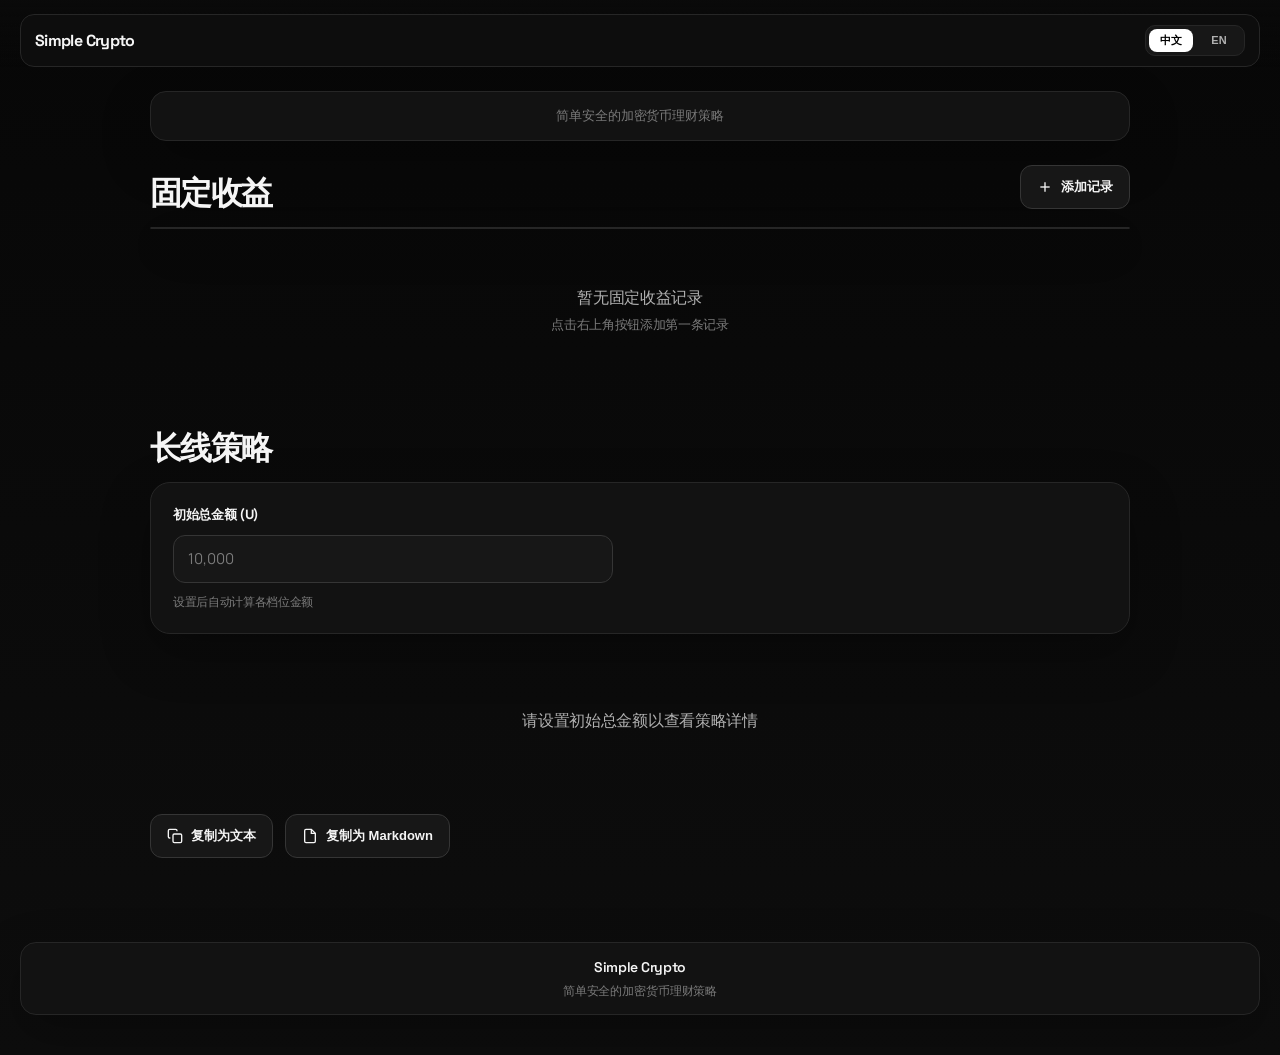
==== commit a2c2f4a7: "Release Simple Crypto v1" ====
--- a/index.html
+++ b/index.html
@@ -7,13 +7,12 @@
     <link rel="stylesheet" href="style.css">
     <link rel="preconnect" href="https://fonts.googleapis.com">
     <link rel="preconnect" href="https://fonts.gstatic.com" crossorigin>
-    <link href="https://fonts.googleapis.com/css2?family=Inter:wght@400;500;600;700&display=swap" rel="stylesheet">
+    <link href="https://fonts.googleapis.com/css2?family=Manrope:wght@400;500;600;700;800&family=Space+Grotesk:wght@500;700&display=swap" rel="stylesheet">
 </head>
 <body>
-    <!-- 导航栏 -->
     <nav class="nav">
         <div class="nav-container">
-            <div class="nav-logo">⚡ Crypto Tracker</div>
+            <div class="nav-logo">Simple Crypto</div>
             <div class="lang-switch">
                 <button class="lang-btn active" data-lang="zh" onclick="switchLanguage('zh')">中文</button>
                 <button class="lang-btn" data-lang="en" onclick="switchLanguage('en')">EN</button>
@@ -21,91 +20,67 @@
         </div>
     </nav>
 
-    <!-- Hero 区域 -->
-    <section class="hero">
-        <div class="hero-content">
-            <h1 class="hero-title">加密资产追踪</h1>
-            <p class="hero-subtitle">专业的理财记录工具。极简、安全、本地存储。</p>
-            <div class="hero-actions">
-                <button class="apple-button apple-button-primary" onclick="scrollToSection('fixed-income')">
-                    开始使用
-                </button>
-            </div>
-        </div>
-    </section>
-
-    <!-- 主要内容 -->
     <main class="main">
-        <!-- 固定收益卡片 -->
-        <section class="section" id="fixed-income">
-            <div class="container">
-                <div class="section-header">
-                    <h2 class="section-title">固定收益</h2>
-                    <button class="apple-button apple-button-secondary" onclick="openFixedIncomeModal()">
-                        <svg width="16" height="16" viewBox="0 0 24 24" fill="none" stroke="currentColor" stroke-width="2">
-                            <line x1="12" y1="5" x2="12" y2="19"></line>
-                            <line x1="5" y1="12" x2="19" y2="12"></line>
-                        </svg>
-                        添加记录
-                    </button>
-                </div>
-
-                <div class="table-container" id="fixedIncomeTable">
-                    <!-- 表格由 JS 动态生成 -->
-                </div>
-
-                <div class="empty-state" id="fixedIncomeEmpty">
-                    <p>暂无固定收益记录</p>
-                    <p class="empty-hint">点击右上角按钮添加第一条记录</p>
-                </div>
+        <section class="hero container">
+            <div class="hero-card">
+                <p class="hero-subtitle">简单安全的加密货币理财策略</p>
             </div>
         </section>
 
-        <!-- 长线策略卡片 -->
-        <section class="section section-alt" id="strategy">
-            <div class="container">
-                <div class="section-header">
-                    <h2 class="section-title">长线策略</h2>
-                    <button class="apple-button apple-button-secondary" onclick="openStrategyModal()">
-                        <svg width="16" height="16" viewBox="0 0 24 24" fill="none" stroke="currentColor" stroke-width="2">
-                            <circle cx="12" cy="12" r="3"></circle>
-                            <path d="M12 1v6m0 6v6m5.66-11.66l-4.24 4.24m0 5.66l4.24 4.24M23 12h-6m-6 0H1m11.66-5.66l-4.24-4.24m0 5.66l-4.24 4.24"></path>
-                        </svg>
-                        策略说明
-                    </button>
-                </div>
-
-                <!-- 初始金额输入 -->
-                <div class="apple-card">
-                    <div class="input-group">
-                        <label class="apple-label">初始总金额 (U)</label>
-                        <input type="number" id="totalAmount" placeholder="10,000" class="apple-input" onchange="saveTotalAmount()">
-                        <p class="input-hint">设置后自动计算各档位金额</p>
-                    </div>
-                </div>
-
-                <!-- 策略展示区域 -->
-                <div id="strategyTables" class="strategy-section">
-                    <!-- 由 JS 动态生成 -->
-                </div>
-
-                <!-- 操作按钮 -->
-                <div class="action-buttons">
-                    <button class="apple-button apple-button-secondary" onclick="copyStrategy('text')">
-                        <svg width="16" height="16" viewBox="0 0 24 24" fill="none" stroke="currentColor" stroke-width="2">
-                            <rect x="9" y="9" width="13" height="13" rx="2" ry="2"></rect>
-                            <path d="M5 15H4a2 2 0 0 1-2-2V4a2 2 0 0 1 2-2h9a2 2 0 0 1 2 2v1"></path>
-                        </svg>
-                        复制为文本
-                    </button>
-                    <button class="apple-button apple-button-secondary" onclick="copyStrategy('markdown')">
-                        <svg width="16" height="16" viewBox="0 0 24 24" fill="none" stroke="currentColor" stroke-width="2">
-                            <path d="M14 2H6a2 2 0 0 0-2 2v16a2 2 0 0 0 2 2h12a2 2 0 0 0 2-2V8z"></path>
-                            <polyline points="14 2 14 8 20 8"></polyline>
-                        </svg>
-                        复制为 Markdown
-                    </button>
-                </div>
+        <section class="section container" id="fixed-income">
+            <div class="section-header">
+                <div>
+                    <h2 class="section-title" data-i18n="fixedIncomeSectionTitle">固定收益</h2>
+                </div>
+                <button class="apple-button apple-button-secondary" onclick="openFixedIncomeModal()">
+                    <svg width="16" height="16" viewBox="0 0 24 24" fill="none" stroke="currentColor" stroke-width="2">
+                        <line x1="12" y1="5" x2="12" y2="19"></line>
+                        <line x1="5" y1="12" x2="19" y2="12"></line>
+                    </svg>
+                    添加记录
+                </button>
+            </div>
+
+            <div class="table-container" id="fixedIncomeTable"></div>
+
+            <div class="empty-state" id="fixedIncomeEmpty">
+                <p>暂无固定收益记录</p>
+                <p class="empty-hint">点击右上角按钮添加第一条记录</p>
+            </div>
+        </section>
+
+        <section class="section container" id="strategy">
+            <div class="section-header">
+                <div>
+                    <h2 class="section-title" data-i18n="strategySectionTitle">长线策略</h2>
+                </div>
+            </div>
+
+            <div class="apple-card strategy-control-card">
+                <div class="input-group">
+                    <label class="apple-label" data-i18n="totalAmountLabel">初始总金额 (U)</label>
+                    <input type="number" id="totalAmount" placeholder="10,000" class="apple-input" onchange="saveTotalAmount()">
+                    <p class="input-hint" data-i18n="totalAmountHint">设置后自动计算各档位金额</p>
+                </div>
+            </div>
+
+            <div id="strategyTables" class="strategy-section"></div>
+
+            <div class="action-buttons">
+                <button class="apple-button apple-button-secondary" onclick="copyStrategy('text')">
+                    <svg width="16" height="16" viewBox="0 0 24 24" fill="none" stroke="currentColor" stroke-width="2">
+                        <rect x="9" y="9" width="13" height="13" rx="2" ry="2"></rect>
+                        <path d="M5 15H4a2 2 0 0 1-2-2V4a2 2 0 0 1 2-2h9a2 2 0 0 1 2 2v1"></path>
+                    </svg>
+                    <span data-i18n="copyTextButton">复制为文本</span>
+                </button>
+                <button class="apple-button apple-button-secondary" onclick="copyStrategy('markdown')">
+                    <svg width="16" height="16" viewBox="0 0 24 24" fill="none" stroke="currentColor" stroke-width="2">
+                        <path d="M14 2H6a2 2 0 0 0-2 2v16a2 2 0 0 0 2 2h12a2 2 0 0 0 2-2V8z"></path>
+                        <polyline points="14 2 14 8 20 8"></polyline>
+                    </svg>
+                    <span data-i18n="copyMarkdownButton">复制为 Markdown</span>
+                </button>
             </div>
         </section>
     </main>
@@ -113,7 +88,8 @@
     <!-- 页脚 -->
     <footer class="footer">
         <div class="footer-content">
-            <p>© 2026 Crypto Tracker. 数据存储在本地，绝不上传。</p>
+            <p class="footer-title">Simple Crypto</p>
+            <p class="footer-subtitle">简单安全的加密货币理财策略</p>
         </div>
     </footer>
 
@@ -121,7 +97,7 @@
     <div class="modal-overlay" id="fixedIncomeModal">
         <div class="modal-content">
             <div class="modal-header">
-                <h3>添加固定收益记录</h3>
+                <h3 data-i18n="fixedIncomeModalTitle">添加固定收益记录</h3>
                 <button class="modal-close" onclick="closeFixedIncomeModal()">
                     <svg width="20" height="20" viewBox="0 0 24 24" fill="none" stroke="currentColor" stroke-width="2">
                         <line x1="18" y1="6" x2="6" y2="18"></line>
@@ -131,9 +107,9 @@
             </div>
             <form id="fixedIncomeForm" onsubmit="addFixedIncome(event)" class="modal-form">
                 <div class="form-group">
-                    <label class="form-label">代币名称</label>
+                    <label class="form-label" data-i18n="tokenLabel">代币名称</label>
                     <div class="token-selector">
-                        <input type="text" id="token" placeholder="输入或选择代币" class="form-input" required>
+                        <input type="text" id="token" placeholder="输入或选择代币" class="form-input" data-i18n-placeholder="tokenPlaceholder" required>
                         <div class="token-chips" id="tokenChips">
                             <span class="token-chip" data-token="USDT">USDT</span>
                             <span class="token-chip" data-token="USDC">USDC</span>
@@ -149,9 +125,9 @@
                     </div>
                 </div>
                 <div class="form-group">
-                    <label class="form-label">平台</label>
+                    <label class="form-label" data-i18n="platformLabel">平台</label>
                     <div class="platform-selector">
-                        <input type="text" id="platform" placeholder="输入或选择平台" class="form-input" required>
+                        <input type="text" id="platform" placeholder="输入或选择平台" class="form-input" data-i18n-placeholder="platformPlaceholder" required>
                         <div class="platform-chips" id="platformChips">
                             <span class="platform-chip" data-platform="Binance 主站">Binance 主站</span>
                             <span class="platform-chip" data-platform="Binance 钱包">Binance 钱包</span>
@@ -166,41 +142,41 @@
                     </div>
                 </div>
                 <div class="form-group">
-                    <label class="form-label">年化收益率 (%)</label>
+                    <label class="form-label" data-i18n="apyLabel">年化收益率 (%)</label>
                     <input type="number" step="0.01" id="apy" placeholder="5.5" class="form-input" required>
                 </div>
                 <div class="form-group">
-                    <label class="form-label">开始日期</label>
-                    <input type="date" id="startDate" class="form-input" required>
+                    <label class="form-label" data-i18n="startDateLabel">开始日期</label>
+                    <input type="date" id="startDate" class="form-input date-input" required>
                     <div class="time-toggle" style="margin-top: 12px;">
                         <input type="checkbox" id="startTimeToggle" class="toggle-checkbox" onchange="toggleTimeInput('start')">
                         <label for="startTimeToggle" class="toggle-label">
                             <span class="toggle-slider"></span>
-                            <span class="toggle-text">添加时间</span>
+                            <span class="toggle-text" data-i18n="addTimeToggle">添加时间</span>
                         </label>
                     </div>
                     <input type="time" id="startTime" class="form-input time-input" style="display: none;">
                 </div>
                 <div class="form-group">
-                    <label class="form-label">结束日期</label>
-                    <input type="date" id="endDate" class="form-input" required>
+                    <label class="form-label" data-i18n="endDateLabel">结束日期</label>
+                    <input type="date" id="endDate" class="form-input date-input" required>
                     <div class="time-toggle" style="margin-top: 12px;">
                         <input type="checkbox" id="endTimeToggle" class="toggle-checkbox" onchange="toggleTimeInput('end')">
                         <label for="endTimeToggle" class="toggle-label">
                             <span class="toggle-slider"></span>
-                            <span class="toggle-text">添加时间</span>
+                            <span class="toggle-text" data-i18n="addTimeToggle">添加时间</span>
                         </label>
                     </div>
                     <input type="time" id="endTime" class="form-input time-input" style="display: none;">
                 </div>
                 <div class="form-group">
-                    <label class="form-label">详细说明</label>
-                    <textarea id="description" class="form-textarea" placeholder="输入详细信息..." maxlength="2000" rows="5"></textarea>
+                    <label class="form-label" data-i18n="descriptionLabel">详细说明</label>
+                    <textarea id="description" class="form-textarea" placeholder="输入详细信息..." data-i18n-placeholder="descriptionPlaceholder" maxlength="2000" rows="5"></textarea>
                     <div class="char-count"><span id="charCount">0</span> / 2000</div>
                 </div>
                 <div class="modal-actions">
-                    <button type="button" class="apple-button apple-button-secondary" onclick="closeFixedIncomeModal()">取消</button>
-                    <button type="submit" class="apple-button apple-button-primary">保存</button>
+                    <button type="button" class="apple-button apple-button-secondary" onclick="closeFixedIncomeModal()" data-i18n="cancelButton">取消</button>
+                    <button type="submit" class="apple-button apple-button-primary" data-i18n="saveButton">保存</button>
                 </div>
             </form>
         </div>
@@ -210,7 +186,7 @@
     <div class="modal-overlay" id="detailModal">
         <div class="modal-content">
             <div class="modal-header">
-                <h3>详细说明</h3>
+                <h3 data-i18n="detailModalTitle">详细说明</h3>
                 <button class="modal-close" onclick="closeDetailModal()">
                     <svg width="20" height="20" viewBox="0 0 24 24" fill="none" stroke="currentColor" stroke-width="2">
                         <line x1="18" y1="6" x2="6" y2="18"></line>
@@ -224,7 +200,7 @@
                 </div>
             </div>
             <div class="modal-actions">
-                <button class="apple-button apple-button-primary" onclick="closeDetailModal()">关闭</button>
+                <button class="apple-button apple-button-primary" onclick="closeDetailModal()" data-i18n="closeButton">关闭</button>
             </div>
         </div>
     </div>
--- a/style.css
+++ b/style.css
@@ -1,31 +1,24 @@
-/*
- * 苹果官网风格设计
- * Apple.com Design Language
- */
-
-/* ===== 全局变量 ===== */
 :root {
-    --color-black: #000000;
-    --color-white: #ffffff;
-    --color-gray-bg: #f5f5f7;
-    --color-gray-text: #86868b;
-    --color-blue: #0071e3;
-    --color-blue-hover: #0077ed;
-    --color-border: rgba(0, 0, 0, 0.1);
-    --color-shadow: rgba(0, 0, 0, 0.04);
-
-    --font-family: 'Inter', -apple-system, BlinkMacSystemFont, 'SF Pro Display', 'SF Pro Text', sans-serif;
-
-    --radius-small: 8px;
-    --radius-medium: 12px;
-    --radius-large: 18px;
-    --radius-button: 980px;
-
-    --spacing-unit: 8px;
-    --transition-smooth: all 0.3s cubic-bezier(0.25, 0.1, 0.25, 1);
-}
-
-/* ===== 基础样式 ===== */
+    --bg: #0a0a0a;
+    --panel: #121212;
+    --panel-soft: #171717;
+    --border: #262626;
+    --border-strong: #353535;
+    --text: #f5f5f5;
+    --text-soft: #b0b0b0;
+    --text-muted: #7a7a7a;
+    --positive: #19fb9b;
+    --warning: #ffb84d;
+    --danger: #ff6363;
+    --radius-sm: 10px;
+    --radius-md: 14px;
+    --radius-lg: 20px;
+    --shadow: 0 18px 50px rgba(0, 0, 0, 0.28);
+    --font-body: 'Manrope', -apple-system, BlinkMacSystemFont, sans-serif;
+    --font-display: 'Space Grotesk', 'Manrope', sans-serif;
+    --transition: all 0.2s ease;
+}
+
 * {
     margin: 0;
     padding: 0;
@@ -37,119 +30,13 @@
 }
 
 body {
-    font-family: var(--font-family);
-    background: var(--color-white);
-    color: var(--color-black);
-    line-height: 1.47059;
-    font-weight: 400;
-    letter-spacing: -0.022em;
+    min-height: 100vh;
+    font-family: var(--font-body);
+    background: linear-gradient(180deg, #070707 0%, #0d0d0d 100%);
+    color: var(--text);
+    line-height: 1.5;
+    letter-spacing: -0.02em;
     -webkit-font-smoothing: antialiased;
-    -moz-osx-font-smoothing: grayscale;
-}
-
-/* ===== 导航栏 ===== */
-.nav {
-    position: fixed;
-    top: 0;
-    left: 0;
-    right: 0;
-    height: 48px;
-    background: rgba(255, 255, 255, 0.8);
-    backdrop-filter: saturate(180%) blur(20px);
-    -webkit-backdrop-filter: saturate(180%) blur(20px);
-    border-bottom: 1px solid var(--color-border);
-    z-index: 999;
-}
-
-.nav-container {
-    max-width: 980px;
-    margin: 0 auto;
-    height: 100%;
-    display: flex;
-    align-items: center;
-    justify-content: space-between;
-    padding: 0 20px;
-}
-
-.nav-logo {
-    font-size: 14px;
-    font-weight: 600;
-    letter-spacing: -0.01em;
-}
-
-.lang-switch {
-    display: flex;
-    gap: 4px;
-    background: var(--color-gray-bg);
-    padding: 3px;
-    border-radius: var(--radius-small);
-}
-
-.lang-btn {
-    padding: 5px 12px;
-    font-size: 12px;
-    font-weight: 500;
-    border: none;
-    background: transparent;
-    cursor: pointer;
-    border-radius: 6px;
-    transition: var(--transition-smooth);
-    color: var(--color-gray-text);
-}
-
-.lang-btn:hover {
-    color: var(--color-black);
-}
-
-.lang-btn.active {
-    background: var(--color-white);
-    color: var(--color-black);
-    box-shadow: 0 1px 3px rgba(0, 0, 0, 0.1);
-}
-
-/* ===== Hero 区域 ===== */
-.hero {
-    padding: 120px 20px 80px;
-    text-align: center;
-    background: linear-gradient(180deg, var(--color-white) 0%, var(--color-gray-bg) 100%);
-}
-
-.hero-title {
-    font-size: 56px;
-    line-height: 1.07143;
-    font-weight: 600;
-    letter-spacing: -0.005em;
-    margin-bottom: 16px;
-}
-
-.hero-subtitle {
-    font-size: 24px;
-    line-height: 1.2;
-    font-weight: 400;
-    color: var(--color-gray-text);
-    margin-bottom: 30px;
-}
-
-.hero-actions {
-    display: flex;
-    gap: 15px;
-    justify-content: center;
-    flex-wrap: wrap;
-}
-
-/* ===== 主内容 ===== */
-.main {
-    padding: 60px 20px;
-}
-
-.section {
-    margin-bottom: 80px;
-}
-
-.section-alt {
-    background: var(--color-gray-bg);
-    margin: 0 -20px;
-    padding: 80px 20px;
 }
 
 .container {
@@ -157,325 +44,396 @@
     margin: 0 auto;
 }
 
-/* ===== 章节标题 ===== */
+.nav {
+    position: sticky;
+    top: 0;
+    z-index: 100;
+    padding: 14px 20px 0;
+    background: linear-gradient(180deg, rgba(10, 10, 10, 0.96), rgba(10, 10, 10, 0));
+}
+
+.nav-container {
+    display: flex;
+    align-items: center;
+    justify-content: space-between;
+    gap: 16px;
+    padding: 10px 14px;
+    border: 1px solid var(--border);
+    border-radius: 14px;
+    background: rgba(15, 15, 15, 0.92);
+    backdrop-filter: blur(10px);
+}
+
+.nav-logo {
+    font-family: var(--font-display);
+    font-size: 16px;
+    font-weight: 700;
+    letter-spacing: -0.04em;
+}
+
+.lang-switch {
+    display: inline-flex;
+    gap: 4px;
+    padding: 3px;
+    border: 1px solid var(--border);
+    border-radius: 10px;
+    background: var(--panel-soft);
+}
+
+.lang-btn {
+    min-width: 44px;
+    padding: 6px 10px;
+    border: 0;
+    border-radius: 8px;
+    background: transparent;
+    color: var(--text-soft);
+    font-size: 11px;
+    font-weight: 800;
+    line-height: 1;
+    cursor: pointer;
+    transition: var(--transition);
+}
+
+.lang-btn:hover,
+.lang-btn.active {
+    background: #ffffff;
+    color: #000000;
+}
+
+.main {
+    padding: 24px 20px 48px;
+}
+
+.hero {
+    margin-bottom: 24px;
+}
+
+.hero-card,
+.table-container,
+.apple-card,
+.strategy-table-container,
+.modal-content,
+.footer-content {
+    border: 1px solid var(--border);
+    background: var(--panel);
+    box-shadow: var(--shadow);
+}
+
+.hero-card {
+    padding: 14px 18px;
+    border-radius: 16px;
+}
+
+.hero-subtitle {
+    color: var(--text-muted);
+    font-size: 13px;
+    font-weight: 500;
+    letter-spacing: -0.01em;
+    text-align: center;
+}
+
+.action-buttons {
+    display: flex;
+    gap: 12px;
+    flex-wrap: wrap;
+}
+
+.section {
+    margin-bottom: 36px;
+}
+
 .section-header {
     display: flex;
+    align-items: end;
     justify-content: space-between;
-    align-items: center;
-    margin-bottom: 40px;
-    flex-wrap: wrap;
-    gap: 20px;
+    gap: 18px;
+    margin-bottom: 18px;
 }
 
 .section-title {
-    font-size: 40px;
-    line-height: 1.1;
-    font-weight: 600;
-    letter-spacing: -0.003em;
-}
-
-/* ===== 苹果按钮 ===== */
+    font-family: var(--font-display);
+    font-size: clamp(1.4rem, 3vw, 2rem);
+    line-height: 1;
+    letter-spacing: -0.05em;
+}
+
+.section-subtitle {
+    margin-top: 10px;
+    color: var(--text-soft);
+    font-size: 14px;
+}
+
 .apple-button {
     display: inline-flex;
     align-items: center;
+    justify-content: center;
     gap: 8px;
-    padding: 12px 22px;
-    font-size: 14px;
-    font-weight: 400;
-    border-radius: var(--radius-button);
-    border: none;
+    min-height: 44px;
+    padding: 12px 16px;
+    border: 1px solid var(--border-strong);
+    border-radius: 12px;
+    background: var(--panel-soft);
+    color: var(--text);
+    font-size: 13px;
+    font-weight: 800;
     cursor: pointer;
-    transition: var(--transition-smooth);
-    text-decoration: none;
-    letter-spacing: -0.01em;
+    transition: var(--transition);
+}
+
+.apple-button:hover {
+    background: #1d1d1d;
 }
 
 .apple-button-primary {
-    background: var(--color-blue);
-    color: var(--color-white);
+    background: #ffffff;
+    color: #000000;
 }
 
 .apple-button-primary:hover {
-    background: var(--color-blue-hover);
-}
-
-.apple-button-secondary {
-    background: var(--color-white);
-    color: var(--color-blue);
-    border: 1px solid var(--color-blue);
-}
-
-.apple-button-secondary:hover {
-    background: var(--color-blue);
-    color: var(--color-white);
-}
-
-/* ===== 表格容器 ===== */
-.table-container {
-    background: var(--color-white);
-    border-radius: var(--radius-large);
+    background: #ececec;
+}
+
+.table-container,
+.apple-card,
+.strategy-table-container {
+    border-radius: var(--radius-lg);
     overflow: hidden;
-    box-shadow: 0 4px 20px var(--color-shadow);
-    border: 1px solid var(--color-border);
-}
-
-.fixed-income-table {
+}
+
+.fixed-income-table,
+.strategy-table {
     width: 100%;
     border-collapse: collapse;
 }
 
-.fixed-income-table th {
-    padding: 16px 20px;
+.fixed-income-table th,
+.strategy-table th {
+    padding: 16px 18px;
     text-align: left;
-    font-size: 12px;
-    font-weight: 600;
-    color: var(--color-gray-text);
+    border-bottom: 1px solid var(--border);
+    background: #161616;
+    color: var(--text-muted);
+    font-size: 11px;
+    font-weight: 800;
     text-transform: uppercase;
-    letter-spacing: 0.05em;
-    background: var(--color-gray-bg);
-    border-bottom: 1px solid var(--color-border);
-}
-
-.fixed-income-table td {
-    padding: 18px 20px;
-    border-bottom: 1px solid var(--color-border);
-    font-size: 15px;
-}
-
-/* 日期时间列固定宽度 */
+    letter-spacing: 0.08em;
+}
+
+.fixed-income-table td,
+.strategy-table td {
+    padding: 18px;
+    border-bottom: 1px solid var(--border);
+    color: var(--text-soft);
+    font-size: 14px;
+}
+
+.fixed-income-table tr:last-child td,
+.strategy-table tr:last-child td {
+    border-bottom: none;
+}
+
+.fixed-income-table tr:hover td,
+.strategy-table tr:hover td {
+    background: #161616;
+}
+
 .fixed-income-table th:nth-child(4),
 .fixed-income-table th:nth-child(5),
 .fixed-income-table td:nth-child(4),
 .fixed-income-table td:nth-child(5) {
-    min-width: 140px;
-}
-
-.fixed-income-table tr:last-child td {
-    border-bottom: none;
-}
-
-.fixed-income-table tr:hover {
-    background: var(--color-gray-bg);
-}
-
-.table-token {
-    font-size: 18px;
-    font-weight: 600;
-    background: linear-gradient(135deg, #000000 0%, #0071e3 100%);
-    -webkit-background-clip: text;
-    -webkit-text-fill-color: transparent;
-    background-clip: text;
-}
-
-.table-platform {
-    color: var(--color-gray-text);
-    font-size: 14px;
-}
-
-.table-apy {
-    display: inline-block;
-    padding: 4px 10px;
-    background: linear-gradient(135deg, #0071e3 0%, #00c7be 100%);
-    color: var(--color-white);
-    border-radius: var(--radius-small);
-    font-size: 13px;
-    font-weight: 500;
-}
-
-.table-days {
-    font-size: 20px;
-    font-weight: 600;
-}
-
-.table-days.warning {
-    color: #ff9500;
-}
-
-.table-days.danger {
-    color: #ff3b30;
-}
-
-.table-delete-btn {
-    padding: 6px 14px;
-    background: var(--color-gray-bg);
-    border: none;
-    border-radius: var(--radius-small);
-    color: var(--color-gray-text);
-    font-size: 13px;
-    cursor: pointer;
-    transition: var(--transition-smooth);
-}
-
-.table-delete-btn:hover {
-    background: #ff3b30;
-    color: var(--color-white);
-}
-
-/* 操作列宽度固定 */
+    min-width: 150px;
+}
+
 .fixed-income-table th:last-child,
 .fixed-income-table td:last-child {
-    width: 150px;
+    width: 180px;
     white-space: nowrap;
 }
 
-/* ===== 响应式表格 ===== */
-@media (max-width: 768px) {
-    .table-container {
-        border-radius: var(--radius-medium);
-    }
-
-    .fixed-income-table th,
-    .fixed-income-table td {
-        padding: 12px 14px;
-        font-size: 14px;
-    }
-
-    .table-token {
-        font-size: 16px;
-    }
-
-    .table-days {
-        font-size: 18px;
-    }
-}
-
-/* ===== 苹果卡片 ===== */
+.table-token {
+    font-family: var(--font-display);
+    color: var(--text);
+    font-size: 18px;
+    font-weight: 700;
+}
+
+.table-platform {
+    color: var(--text-muted);
+}
+
+.table-apy,
+.badge {
+    display: inline-flex;
+    align-items: center;
+    justify-content: center;
+    padding: 6px 10px;
+    border-radius: 999px;
+    font-size: 11px;
+    font-weight: 800;
+}
+
+.table-apy {
+    border: 1px solid rgba(25, 251, 155, 0.18);
+    background: rgba(25, 251, 155, 0.1);
+    color: #c6ffe2;
+}
+
+.table-days {
+    color: var(--text);
+    font-weight: 800;
+}
+
+.table-days.warning {
+    color: var(--warning);
+}
+
+.table-days.danger {
+    color: var(--danger);
+}
+
+.table-detail-btn,
+.table-delete-btn {
+    padding: 8px 10px;
+    border: 1px solid var(--border-strong);
+    border-radius: 10px;
+    background: var(--panel-soft);
+    color: var(--text);
+    font-size: 12px;
+    font-weight: 700;
+    cursor: pointer;
+    transition: var(--transition);
+}
+
+.table-detail-btn {
+    margin-right: 8px;
+}
+
+.table-detail-btn:hover,
+.table-delete-btn:hover {
+    background: #202020;
+}
+
+.empty-state {
+    padding: 56px 20px;
+    text-align: center;
+}
+
+.empty-state p {
+    margin-bottom: 6px;
+    color: var(--text-soft);
+}
+
+.empty-hint {
+    color: var(--text-muted) !important;
+    font-size: 13px;
+}
+
 .apple-card {
-    background: var(--color-white);
-    border-radius: var(--radius-large);
-    padding: 30px;
-    box-shadow: 0 4px 20px var(--color-shadow);
-    transition: var(--transition-smooth);
-    border: 1px solid var(--color-border);
-}
-
-.apple-card:hover {
-    transform: translateY(-4px);
-    box-shadow: 0 8px 30px rgba(0, 0, 0, 0.12);
-}
-
-.card-header {
+    padding: 22px;
+    margin-bottom: 18px;
+}
+
+.strategy-section {
+    display: grid;
+    gap: 16px;
+    margin-bottom: 20px;
+}
+
+.strategy-header {
     display: flex;
     justify-content: space-between;
-    align-items: flex-start;
-    margin-bottom: 20px;
-}
-
-.card-token {
-    font-size: 32px;
-    font-weight: 600;
-    letter-spacing: -0.01em;
-}
-
-.card-platform {
-    font-size: 14px;
-    color: var(--color-gray-text);
-}
-
-.card-apy {
-    display: inline-block;
-    padding: 6px 12px;
-    background: linear-gradient(135deg, #0071e3 0%, #00c7be 100%);
-    color: var(--color-white);
-    border-radius: var(--radius-medium);
-    font-size: 14px;
-    font-weight: 500;
-    margin-bottom: 15px;
-}
-
-.card-info {
-    display: grid;
-    grid-template-columns: repeat(2, 1fr);
-    gap: 15px;
-    margin-bottom: 15px;
-}
-
-.card-info-item {
-    display: flex;
-    flex-direction: column;
-}
-
-.card-info-label {
+    align-items: center;
+    gap: 12px;
+    padding: 18px 20px;
+    border-bottom: 1px solid var(--border);
+    background: #161616;
+}
+
+.strategy-title {
+    font-family: var(--font-display);
+    font-size: 22px;
+    letter-spacing: -0.05em;
+}
+
+.strategy-subtitle {
+    color: var(--text-muted);
+    font-size: 13px;
+}
+
+.badge-buy {
+    border: 1px solid rgba(25, 251, 155, 0.18);
+    background: rgba(25, 251, 155, 0.1);
+    color: #c6ffe2;
+}
+
+.badge-sell {
+    border: 1px solid rgba(255, 99, 99, 0.18);
+    background: rgba(255, 99, 99, 0.1);
+    color: #ffd3d3;
+}
+
+.highlight-amount {
+    color: var(--text);
+    font-weight: 800;
+}
+
+.input-group {
+    max-width: 440px;
+}
+
+.apple-label,
+.form-label {
+    display: block;
+    margin-bottom: 10px;
+    color: var(--text);
+    font-size: 13px;
+    font-weight: 800;
+}
+
+.apple-input,
+.form-input,
+.form-textarea {
+    width: 100%;
+    border: 1px solid var(--border-strong);
+    border-radius: 12px;
+    background: var(--panel-soft);
+    color: var(--text);
+    font-family: var(--font-body);
+    transition: var(--transition);
+}
+
+.apple-input,
+.form-input {
+    min-height: 48px;
+    padding: 12px 14px;
+    font-size: 15px;
+}
+
+.form-textarea {
+    min-height: 120px;
+    max-height: 320px;
+    padding: 14px;
+    resize: vertical;
+}
+
+.apple-input::placeholder,
+.form-input::placeholder,
+.form-textarea::placeholder {
+    color: var(--text-muted);
+}
+
+.apple-input:focus,
+.form-input:focus,
+.form-textarea:focus {
+    outline: none;
+    border-color: #4a4a4a;
+    background: #1b1b1b;
+}
+
+.input-hint {
+    margin-top: 10px;
+    color: var(--text-muted);
     font-size: 12px;
-    color: var(--color-gray-text);
-    margin-bottom: 4px;
-}
-
-.card-info-value {
-    font-size: 16px;
-    font-weight: 500;
-}
-
-.card-days {
-    font-size: 28px;
-    font-weight: 600;
-    margin-bottom: 15px;
-}
-
-.card-days.warning {
-    color: #ff9500;
-}
-
-.card-days.danger {
-    color: #ff3b30;
-}
-
-.card-delete {
-    width: 100%;
-    padding: 10px;
-    background: var(--color-gray-bg);
-    border: none;
-    border-radius: var(--radius-medium);
-    color: var(--color-gray-text);
-    font-size: 14px;
-    cursor: pointer;
-    transition: var(--transition-smooth);
-}
-
-.card-delete:hover {
-    background: #ff3b30;
-    color: var(--color-white);
-}
-
-/* ===== 输入框组 ===== */
-.input-group {
-    max-width: 400px;
-}
-
-.apple-label {
-    display: block;
-    font-size: 14px;
-    font-weight: 600;
-    margin-bottom: 10px;
-}
-
-.apple-input {
-    width: 100%;
-    padding: 14px 16px;
-    font-size: 17px;
-    font-family: var(--font-family);
-    border: 1px solid var(--color-border);
-    border-radius: var(--radius-medium);
-    background: var(--color-gray-bg);
-    transition: var(--transition-smooth);
-}
-
-.apple-input:focus {
-    outline: none;
-    border-color: var(--color-blue);
-    box-shadow: 0 0 0 4px rgba(0, 113, 227, 0.2);
-}
-
-.input-hint {
-    font-size: 12px;
-    color: var(--color-gray-text);
-    margin-top: 8px;
-}
-
-/* ===== 代币选择器 ===== */
-.token-selector,
-.platform-selector {
-    position: relative;
 }
 
 .token-chips,
@@ -490,162 +448,36 @@
 .platform-chip {
     display: inline-flex;
     align-items: center;
-    padding: 8px 16px;
-    background: var(--color-gray-bg);
-    border: 1.5px solid var(--color-border);
-    border-radius: var(--radius-button);
-    font-size: 13px;
-    font-weight: 500;
+    padding: 8px 12px;
+    border: 1px solid var(--border-strong);
+    border-radius: 10px;
+    background: var(--panel-soft);
+    color: var(--text-soft);
+    font-size: 12px;
+    font-weight: 700;
     cursor: pointer;
-    transition: var(--transition-smooth);
+    transition: var(--transition);
     user-select: none;
 }
 
 .token-chip:hover,
-.platform-chip:hover {
-    background: linear-gradient(135deg, #0071e3 0%, #00c7be 100%);
-    border-color: transparent;
-    color: var(--color-white);
-    transform: translateY(-2px);
-    box-shadow: 0 4px 12px rgba(0, 113, 227, 0.3);
-}
-
+.platform-chip:hover,
 .token-chip.selected,
 .platform-chip.selected {
-    background: linear-gradient(135deg, #0071e3 0%, #00c7be 100%);
-    border-color: transparent;
-    color: var(--color-white);
-    box-shadow: 0 2px 8px rgba(0, 113, 227, 0.25);
-}
-
-/* ===== 策略区域 ===== */
-.strategy-section {
-    margin-top: 40px;
-}
-
-.strategy-table-container {
-    background: var(--color-white);
-    border-radius: var(--radius-large);
-    overflow: hidden;
-    margin-bottom: 30px;
-    box-shadow: 0 4px 20px var(--color-shadow);
-}
-
-.strategy-header {
-    padding: 25px 30px;
-    background: var(--color-gray-bg);
-    border-bottom: 1px solid var(--color-border);
-}
-
-.strategy-title {
-    font-size: 24px;
-    font-weight: 600;
-    margin-bottom: 8px;
-}
-
-.strategy-subtitle {
-    font-size: 14px;
-    color: var(--color-gray-text);
-}
-
-.strategy-table {
-    width: 100%;
-    border-collapse: collapse;
-}
-
-.strategy-table th {
-    padding: 15px 30px;
-    text-align: left;
-    font-size: 12px;
-    font-weight: 600;
-    color: var(--color-gray-text);
-    text-transform: uppercase;
-    letter-spacing: 0.05em;
-    background: var(--color-gray-bg);
-    border-bottom: 1px solid var(--color-border);
-}
-
-.strategy-table td {
-    padding: 18px 30px;
-    border-bottom: 1px solid var(--color-border);
-    font-size: 15px;
-}
-
-.strategy-table tr:last-child td {
-    border-bottom: none;
-}
-
-.strategy-table tr:hover {
-    background: var(--color-gray-bg);
-}
-
-.badge {
-    display: inline-block;
-    padding: 4px 10px;
-    border-radius: var(--radius-small);
-    font-size: 12px;
-    font-weight: 500;
-}
-
-.badge-buy {
-    background: #e8f5e9;
-    color: #2e7d32;
-}
-
-.badge-sell {
-    background: #ffebee;
-    color: #c62828;
-}
-
-.highlight-amount {
-    color: var(--color-blue);
-    font-weight: 600;
-}
-
-/* ===== 操作按钮 ===== */
-.action-buttons {
-    display: flex;
-    gap: 15px;
-    flex-wrap: wrap;
-    margin-top: 30px;
-}
-
-/* ===== 空状态 ===== */
-.empty-state {
-    text-align: center;
-    padding: 80px 20px;
-}
-
-.empty-icon {
-    font-size: 64px;
-    margin-bottom: 20px;
-}
-
-.empty-state p {
-    font-size: 17px;
-    color: var(--color-gray-text);
-    margin-bottom: 8px;
-}
-
-.empty-hint {
-    font-size: 14px !important;
-}
-
-/* ===== 弹窗 ===== */
+    background: #202020;
+    color: var(--text);
+}
+
 .modal-overlay {
     display: none;
     position: fixed;
-    top: 0;
-    left: 0;
-    right: 0;
-    bottom: 0;
-    background: rgba(0, 0, 0, 0.4);
-    backdrop-filter: blur(10px);
-    -webkit-backdrop-filter: blur(10px);
-    z-index: 1000;
+    inset: 0;
+    z-index: 200;
     align-items: center;
     justify-content: center;
     padding: 20px;
+    background: rgba(0, 0, 0, 0.72);
+    backdrop-filter: blur(8px);
 }
 
 .modal-overlay.active {
@@ -653,130 +485,68 @@
 }
 
 .modal-content {
-    background: var(--color-white);
-    border-radius: var(--radius-large);
     width: 100%;
-    max-width: 580px;
+    max-width: 640px;
     max-height: 90vh;
+    border-radius: 18px;
     overflow: hidden;
-    box-shadow: 0 20px 60px rgba(0, 0, 0, 0.2);
-    animation: modalSlideIn 0.3s ease;
+}
+
+#fixedIncomeModal .modal-content,
+#detailModal .modal-content {
+    max-width: 700px;
+}
+
+.modal-header,
+.modal-actions {
     display: flex;
-    flex-direction: column;
-}
-
-/* 固定收益弹窗更宽 */
-#fixedIncomeModal .modal-content {
-    max-width: 640px;
-}
-
-/* 弹窗内容区域自适应 */
-.modal-form {
-    padding: 28px;
-    flex: 1;
-    overflow-y: auto;
-    background: var(--color-white);
-}
-
-@keyframes modalSlideIn {
-    from {
-        opacity: 0;
-        transform: scale(0.95) translateY(10px);
-    }
-    to {
-        opacity: 1;
-        transform: scale(1) translateY(0);
-    }
+    align-items: center;
+    justify-content: space-between;
+    gap: 12px;
+    padding: 18px 20px;
+    background: #161616;
 }
 
 .modal-header {
-    display: flex;
-    justify-content: space-between;
-    align-items: center;
-    padding: 24px 28px;
-    border-bottom: 1px solid var(--color-border);
-    background: var(--color-white);
-    flex-shrink: 0;
+    border-bottom: 1px solid var(--border);
+}
+
+.modal-actions {
+    justify-content: flex-end;
+    border-top: 1px solid var(--border);
 }
 
 .modal-header h3 {
+    font-family: var(--font-display);
     font-size: 22px;
-    font-weight: 600;
-    letter-spacing: -0.01em;
+    letter-spacing: -0.05em;
 }
 
 .modal-close {
-    width: 28px;
-    height: 28px;
-    border: none;
-    background: transparent;
-    border-radius: 50%;
-    display: flex;
+    width: 34px;
+    height: 34px;
+    border: 1px solid var(--border-strong);
+    border-radius: 10px;
+    background: var(--panel-soft);
+    color: var(--text-soft);
+    display: inline-flex;
     align-items: center;
     justify-content: center;
     cursor: pointer;
-    transition: all 0.2s ease;
-    color: var(--color-gray-text);
-}
-
-.modal-close:hover {
-    background: var(--color-gray-bg);
-    color: var(--color-black);
-}
-
-.modal-actions {
-    display: flex;
-    gap: 12px;
-    justify-content: flex-end;
-    padding: 20px 28px;
-    border-top: 1px solid var(--color-border);
-    background: var(--color-gray-bg);
-    flex-shrink: 0;
+}
+
+.modal-form,
+.modal-body {
+    padding: 20px;
+    overflow-y: auto;
 }
 
 .form-group {
-    margin-bottom: 20px;
-}
-
-.form-row {
-    display: grid;
-    grid-template-columns: repeat(2, 1fr);
-    gap: 15px;
-}
-
-.form-label {
-    display: block;
-    font-size: 14px;
-    font-weight: 600;
-    margin-bottom: 8px;
-}
-
-/* 日期时间输入组合 */
-.date-time-input {
-    display: flex;
-    align-items: center;
-    gap: 12px;
-    margin-bottom: 12px;
-}
-
-.date-input {
-    flex: 1;
-}
-
-.time-input {
-    width: 100%;
-    margin-top: 8px;
-    padding-left: 44px !important;
-    background-image: url("data:image/svg+xml,%3Csvg xmlns='http://www.w3.org/2000/svg' width='16' height='16' viewBox='0 0 24 24' fill='none' stroke='%2386868b' stroke-width='2'%3E%3Ccircle cx='12' cy='12' r='10'/%3E%3Cpolyline points='12 6 12 12 16 14'/%3E%3C/svg%3E");
-    background-repeat: no-repeat;
-    background-position: 14px center;
-}
-
-/* 时间开关切换 */
+    margin-bottom: 18px;
+}
+
 .time-toggle {
-    display: flex;
-    align-items: center;
-    flex-shrink: 0;
+    margin-top: 10px;
 }
 
 .toggle-checkbox {
@@ -784,22 +554,23 @@
 }
 
 .toggle-label {
-    display: flex;
+    display: inline-flex;
     align-items: center;
     gap: 8px;
+    padding: 6px 10px;
+    border: 1px solid var(--border);
+    border-radius: 999px;
+    background: #151515;
     cursor: pointer;
-    user-select: none;
-    padding: 4px 0;
 }
 
 .toggle-slider {
     position: relative;
-    width: 44px;
-    height: 24px;
-    background: var(--color-gray-bg);
-    border-radius: 12px;
-    transition: var(--transition-smooth);
-    border: 1px solid var(--color-border);
+    width: 40px;
+    height: 22px;
+    border: 1px solid var(--border-strong);
+    border-radius: 999px;
+    background: #1d1d1d;
 }
 
 .toggle-slider::before {
@@ -807,404 +578,144 @@
     position: absolute;
     top: 2px;
     left: 2px;
-    width: 18px;
-    height: 18px;
-    background: var(--color-white);
+    width: 16px;
+    height: 16px;
     border-radius: 50%;
-    transition: var(--transition-smooth);
-    box-shadow: 0 2px 4px rgba(0, 0, 0, 0.2);
-}
-
-.toggle-checkbox:checked + .toggle-label .toggle-slider {
-    background: var(--color-blue);
-    border-color: var(--color-blue);
+    background: #ffffff;
+    transition: var(--transition);
 }
 
 .toggle-checkbox:checked + .toggle-label .toggle-slider::before {
-    transform: translateX(20px);
-}
-
-.toggle-text {
-    font-size: 13px;
-    color: var(--color-gray-text);
-    transition: var(--transition-smooth);
-    font-weight: 400;
-}
-
-.toggle-checkbox:checked + .toggle-label .toggle-text {
-    color: var(--color-blue);
-    font-weight: 500;
-}
-
-/* 日期输入框美化 */
-input[type="date"],
-input[type="time"] {
-    position: relative;
-    font-family: var(--font-family);
-}
-
-.date-input {
-    padding-left: 44px !important;
-    background-image: url("data:image/svg+xml,%3Csvg xmlns='http://www.w3.org/2000/svg' width='16' height='16' viewBox='0 0 24 24' fill='none' stroke='%2386868b' stroke-width='2'%3E%3Crect x='3' y='4' width='18' height='18' rx='2' ry='2'/%3E%3Cline x1='16' y1='2' x2='16' y2='6'/%3E%3Cline x1='8' y1='2' x2='8' y2='6'/%3E%3Cline x1='3' y1='10' x2='21' y2='10'/%3E%3C/svg%3E");
-    background-repeat: no-repeat;
-    background-position: 14px center;
-}
-
-input[type="date"]::-webkit-calendar-picker-indicator,
-input[type="time"]::-webkit-calendar-picker-indicator {
-    cursor: pointer;
-    opacity: 0;
-    position: absolute;
-    left: 0;
-    top: 0;
-    width: 100%;
-    height: 100%;
-}
-
-input[type="date"]::-webkit-datetime-edit,
-input[type="time"]::-webkit-datetime-edit {
-    padding: 0;
-}
-
-input[type="date"]::-webkit-datetime-edit-fields-wrapper {
-    padding: 0;
-}
-
-.form-input {
-    width: 100%;
-    padding: 12px 14px;
+    transform: translateX(18px);
+}
+
+.toggle-text,
+.char-count {
+    color: var(--text-muted);
+    font-size: 12px;
+}
+
+.char-count {
+    margin-top: 8px;
+    text-align: right;
+}
+
+.detail-content {
+    color: var(--text-soft);
+    line-height: 1.7;
+    white-space: pre-wrap;
+}
+
+.info-block {
+    margin-bottom: 22px;
+}
+
+.info-block h4 {
+    margin-bottom: 12px;
     font-size: 17px;
-    font-family: var(--font-family);
-    border: 1px solid var(--color-border);
-    border-radius: var(--radius-medium);
-    transition: var(--transition-smooth);
-}
-
-.form-input:focus {
-    outline: none;
-    border-color: var(--color-blue);
-    box-shadow: 0 0 0 4px rgba(0, 113, 227, 0.2);
-}
-
-.form-textarea {
-    width: 100%;
-    padding: 16px;
-    font-size: 15px;
-    font-family: var(--font-family);
-    border: 1.5px solid var(--color-border);
-    border-radius: var(--radius-medium);
-    transition: var(--transition-smooth);
-    resize: vertical;
-    min-height: 120px;
-    max-height: 300px;
-    line-height: 1.6;
-    background: var(--color-white);
-}
-
-.form-textarea:focus {
-    outline: none;
-    border-color: var(--color-blue);
-    box-shadow: 0 0 0 4px rgba(0, 113, 227, 0.15);
-    background: var(--color-white);
-}
-
-.form-textarea::placeholder {
-    color: var(--color-gray-text);
-}
-
-.char-count {
-    font-size: 13px;
-    color: var(--color-gray-text);
-    text-align: right;
-    margin-top: 8px;
-    font-weight: 500;
-}
-
-.detail-content {
-    padding: 30px;
-    background: transparent;
-    line-height: 1.7;
-    font-size: 16px;
-    color: var(--color-black);
-    white-space: pre-wrap;
-    word-wrap: break-word;
-    max-height: 60vh;
-    overflow-y: auto;
-}
-
-/* 详情弹窗样式优化 */
-#detailModal .modal-content {
-    max-width: 640px;
-}
-
-#detailModal .modal-body {
-    padding: 0;
-    background: var(--color-white);
-    border-radius: 0 0 var(--radius-large) var(--radius-large);
-}
-
-#detailModal .modal-actions {
-    padding: 20px 30px;
-    border-top: 1px solid var(--color-border);
-    background: var(--color-gray-bg);
-    border-radius: 0 0 var(--radius-large) var(--radius-large);
-}
-
-/* 详情内容滚动条美化 */
-.detail-content::-webkit-scrollbar {
-    width: 6px;
-}
-
-.detail-content::-webkit-scrollbar-track {
-    background: transparent;
-}
-
-.detail-content::-webkit-scrollbar-thumb {
-    background: var(--color-border);
-    border-radius: 3px;
-}
-
-.detail-content::-webkit-scrollbar-thumb:hover {
-    background: var(--color-gray-text);
-}
-
-/* 详情内容空状态 */
-.detail-content:empty::before {
-    content: '暂无详细说明';
-    color: var(--color-gray-text);
-    font-style: italic;
-}
-
-.table-detail-btn {
-    padding: 6px 14px;
-    background: var(--color-blue);
-    color: var(--color-white);
-    border: none;
-    border-radius: var(--radius-small);
-    font-size: 13px;
-    cursor: pointer;
-    transition: var(--transition-smooth);
-    margin-right: 8px;
-}
-
-.table-detail-btn:hover {
-    background: var(--color-blue-hover);
-}
-
-.modal-body {
-    padding: 28px;
-    flex: 1;
-    overflow-y: auto;
-    background: var(--color-white);
-}
-
-.info-block {
-    margin-bottom: 25px;
-}
-
-.info-block h4 {
-    font-size: 17px;
-    font-weight: 600;
-    margin-bottom: 12px;
 }
 
 .info-block ul {
     list-style: none;
-    padding-left: 0;
-}
-
-.info-block li {
-    padding: 8px 0;
-    font-size: 15px;
-    color: var(--color-gray-text);
-    border-bottom: 1px solid var(--color-border);
-}
-
-.info-block li:last-child {
-    border-bottom: none;
-}
-
+}
+
+.info-block li,
 .info-block p {
-    font-size: 15px;
-    color: var(--color-gray-text);
-    margin-bottom: 8px;
+    margin-bottom: 10px;
+    color: var(--text-soft);
+    font-size: 14px;
 }
 
 .highlight {
-    color: var(--color-blue);
-    font-weight: 500;
-}
-
-/* ===== 页脚 ===== */
+    color: #ffffff;
+    font-weight: 700;
+}
+
 .footer {
-    background: var(--color-gray-bg);
-    padding: 40px 20px;
-    border-top: 1px solid var(--color-border);
+    padding: 0 20px 40px;
 }
 
 .footer-content {
-    max-width: 980px;
-    margin: 0 auto;
+    padding: 14px 18px;
+    border-radius: 16px;
     text-align: center;
 }
 
-.footer-content p {
+.footer-title {
+    color: var(--text);
+    font-family: var(--font-display);
+    font-size: 14px;
+    font-weight: 600;
+    letter-spacing: -0.03em;
+    margin-bottom: 4px;
+}
+
+.footer-subtitle {
+    color: var(--text-muted);
     font-size: 12px;
-    color: var(--color-gray-text);
-}
-
-/* 弹窗内滚动条样式 */
-.modal-form::-webkit-scrollbar {
-    width: 6px;
-}
-
-.modal-form::-webkit-scrollbar-track {
-    background: transparent;
-}
-
-.modal-form::-webkit-scrollbar-thumb {
-    background: var(--color-border);
-    border-radius: 3px;
-}
-
-.modal-form::-webkit-scrollbar-thumb:hover {
-    background: var(--color-gray-text);
-}
-
-/* ===== 响应式 ===== */
+    letter-spacing: -0.01em;
+}
+
+::-webkit-scrollbar {
+    width: 8px;
+    height: 8px;
+}
+
+::-webkit-scrollbar-thumb {
+    background: #2b2b2b;
+    border-radius: 999px;
+}
+
 @media (max-width: 768px) {
-    .hero-title {
-        font-size: 40px;
-    }
-
-    .hero-subtitle {
-        font-size: 20px;
-    }
-
-    .section-title {
-        font-size: 32px;
-    }
-
-    .section-header {
+    .section-header,
+    .strategy-header {
         flex-direction: column;
         align-items: flex-start;
     }
 
-    .card-grid {
-        grid-template-columns: 1fr;
+    .apple-button {
+        width: 100%;
     }
 
-    .form-row {
-        grid-template-columns: 1fr;
+    .fixed-income-table,
+    .strategy-table {
+        display: block;
+        overflow-x: auto;
     }
 
-    .card-info {
-        grid-template-columns: 1fr;
-    }
-
+    .fixed-income-table th,
+    .fixed-income-table td,
     .strategy-table th,
     .strategy-table td {
-        padding: 12px 15px;
-        font-size: 14px;
+        min-width: 120px;
+        padding: 14px;
     }
-
-    .modal-content {
-        max-width: 100%;
-        border-radius: var(--radius-medium);
+}
+
+@media (max-width: 640px) {
+    .nav,
+    .main,
+    .footer {
+        padding-left: 12px;
+        padding-right: 12px;
     }
 
-    #fixedIncomeModal .modal-content {
-        max-width: 100%;
+    .hero-card,
+    .table-container,
+    .apple-card,
+    .strategy-table-container,
+    .modal-content,
+    .footer-content {
+        border-radius: 14px;
     }
 
-    .modal-form {
-        padding: 20px;
+    .hero-card,
+    .apple-card,
+    .modal-form,
+    .modal-body,
+    .modal-header,
+    .modal-actions {
+        padding-left: 16px;
+        padding-right: 16px;
     }
-
-    .apple-button {
-        width: 100%;
-        justify-content: center;
-    }
-
-    .section-header .apple-button {
-        width: auto;
-    }
-
-    .action-buttons {
-        flex-direction: column;
-    }
-
-    .action-buttons .apple-button {
-        width: 100%;
-    }
-}
-
-/* ===== 滚动条 ===== */
-::-webkit-scrollbar {
-    width: 8px;
-    height: 8px;
-}
-
-::-webkit-scrollbar-track {
-    background: transparent;
-}
-
-::-webkit-scrollbar-thumb {
-    background: var(--color-border);
-    border-radius: 4px;
-}
-
-::-webkit-scrollbar-thumb:hover {
-    background: var(--color-gray-text);
-}
-
-/* ===== Flatpickr 日期选择器样式定制 ===== */
-.date-picker-input {
-    cursor: pointer;
-    background-image: url("data:image/svg+xml,%3Csvg xmlns='http://www.w3.org/2000/svg' width='18' height='18' viewBox='0 0 24 24' fill='none' stroke='%230071e3' stroke-width='2'%3E%3Crect x='3' y='4' width='18' height='18' rx='2' ry='2'/%3E%3Cline x1='16' y1='2' x2='16' y2='6'/%3E%3Cline x1='8' y1='2' x2='8' y2='6'/%3E%3Cline x1='3' y1='10' x2='21' y2='10'/%3E%3C/svg%3E");
-    background-repeat: no-repeat;
-    background-position: right 12px center;
-    padding-right: 44px;
-}
-
-/* Flatpickr 日历样式调整 */
-.flatpickr-calendar {
-    border: 1px solid var(--color-border);
-    border-radius: var(--radius-medium);
-    box-shadow: 0 10px 40px rgba(0, 0, 0, 0.15);
-    font-family: var(--font-family);
-}
-
-.flatpickr-day {
-    border-radius: var(--radius-small);
-    font-weight: 500;
-}
-
-.flatpickr-day:hover {
-    background: var(--color-gray-bg);
-    border-color: transparent;
-}
-
-.flatpickr-day.selected {
-    background: var(--color-blue) !important;
-    border-color: var(--color-blue) !important;
-    color: var(--color-white);
-}
-
-.flatpickr-day.today {
-    border-color: var(--color-blue);
-}
-
-.flatpickr-day.today:hover {
-    border-color: var(--color-blue-hover);
-}
-
-.flatpickr-months .flatpickr-month,
-.flatpickr-current-month .flatpickr-monthDropdown-months {
-    border-radius: var(--radius-small);
-}
-
-.flatpickr-monthDropdown-months .flatpickr-monthDropdown-month {
-    border-radius: var(--radius-small);
-}
-
+}
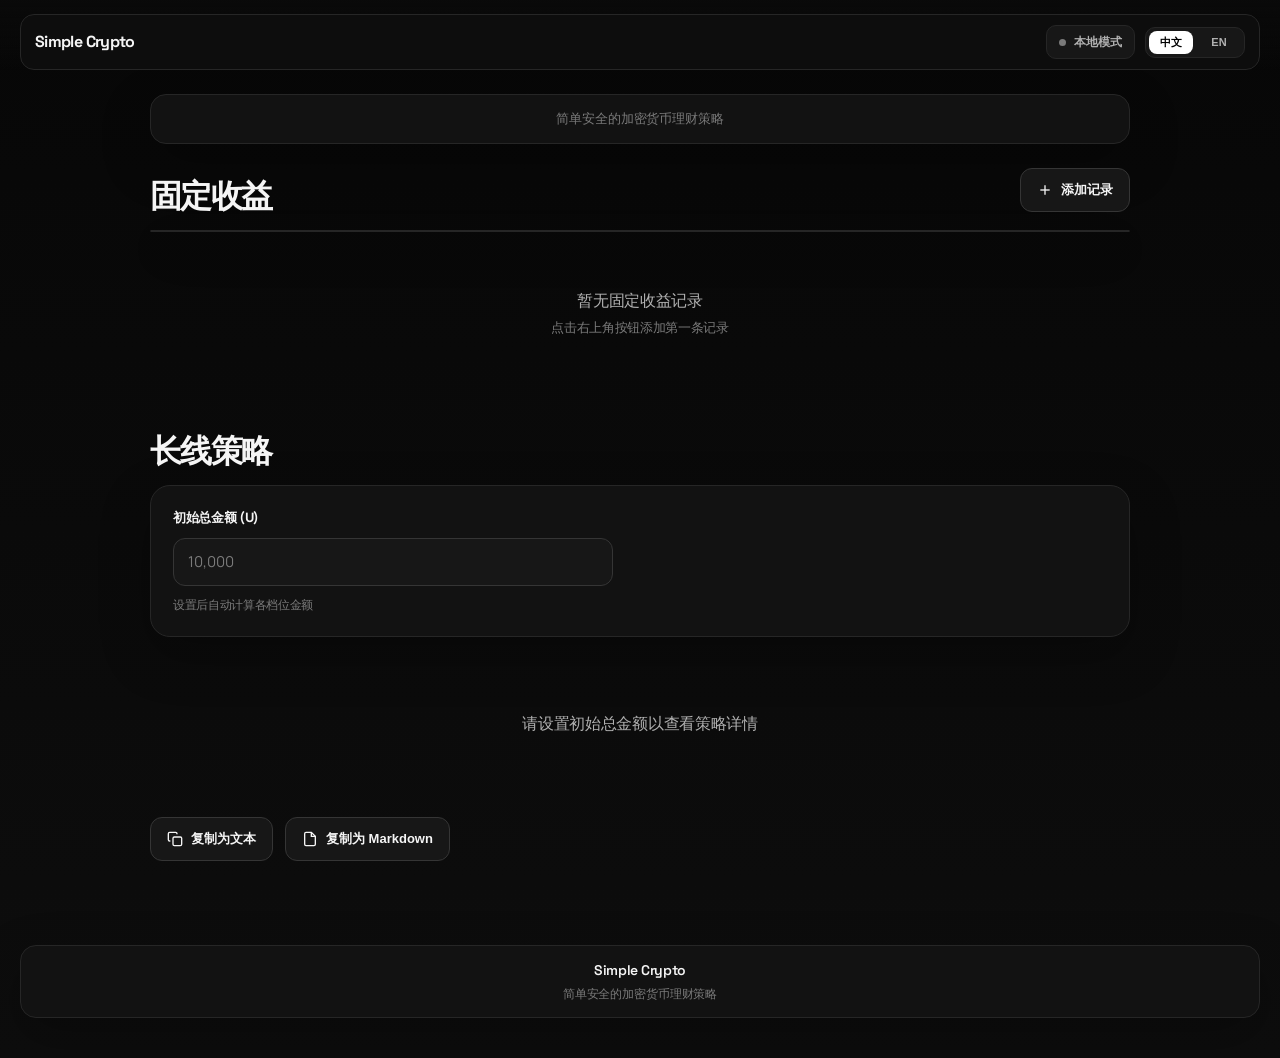
==== commit 48b8322c: "Add Cloudflare-backed sync storage" ====
--- a/index.html
+++ b/index.html
@@ -13,9 +13,15 @@
     <nav class="nav">
         <div class="nav-container">
             <div class="nav-logo">Simple Crypto</div>
-            <div class="lang-switch">
-                <button class="lang-btn active" data-lang="zh" onclick="switchLanguage('zh')">中文</button>
-                <button class="lang-btn" data-lang="en" onclick="switchLanguage('en')">EN</button>
+            <div class="nav-actions">
+                <button class="sync-button" id="syncButton" type="button" onclick="openSyncModal()">
+                    <span class="sync-dot"></span>
+                    <span id="syncButtonText">本地模式</span>
+                </button>
+                <div class="lang-switch">
+                    <button class="lang-btn active" data-lang="zh" onclick="switchLanguage('zh')">中文</button>
+                    <button class="lang-btn" data-lang="en" onclick="switchLanguage('en')">EN</button>
+                </div>
             </div>
         </div>
     </nav>
@@ -105,7 +111,7 @@
                     </svg>
                 </button>
             </div>
-            <form id="fixedIncomeForm" onsubmit="addFixedIncome(event)" class="modal-form">
+            <form id="fixedIncomeForm" onsubmit="addFixedIncome(event)" class="modal-form" novalidate>
                 <div class="form-group">
                     <label class="form-label" data-i18n="tokenLabel">代币名称</label>
                     <div class="token-selector">
@@ -143,11 +149,14 @@
                 </div>
                 <div class="form-group">
                     <label class="form-label" data-i18n="apyLabel">年化收益率 (%)</label>
-                    <input type="number" step="0.01" id="apy" placeholder="5.5" class="form-input" required>
+                    <div class="input-shell">
+                        <input type="number" step="0.01" id="apy" placeholder="5.5" class="form-input apy-input" required>
+                        <span class="input-suffix">%</span>
+                    </div>
                 </div>
                 <div class="form-group">
                     <label class="form-label" data-i18n="startDateLabel">开始日期</label>
-                    <input type="date" id="startDate" class="form-input date-input" required>
+                    <input type="text" id="startDate" class="form-input date-input picker-input" data-picker-type="date" inputmode="none" autocomplete="off" readonly required>
                     <div class="time-toggle" style="margin-top: 12px;">
                         <input type="checkbox" id="startTimeToggle" class="toggle-checkbox" onchange="toggleTimeInput('start')">
                         <label for="startTimeToggle" class="toggle-label">
@@ -155,11 +164,11 @@
                             <span class="toggle-text" data-i18n="addTimeToggle">添加时间</span>
                         </label>
                     </div>
-                    <input type="time" id="startTime" class="form-input time-input" style="display: none;">
+                    <input type="text" id="startTime" class="form-input time-input picker-input" data-picker-type="time" inputmode="none" autocomplete="off" placeholder="HH:MM" style="display: none;" readonly>
                 </div>
                 <div class="form-group">
                     <label class="form-label" data-i18n="endDateLabel">结束日期</label>
-                    <input type="date" id="endDate" class="form-input date-input" required>
+                    <input type="text" id="endDate" class="form-input date-input picker-input" data-picker-type="date" inputmode="none" autocomplete="off" readonly required>
                     <div class="time-toggle" style="margin-top: 12px;">
                         <input type="checkbox" id="endTimeToggle" class="toggle-checkbox" onchange="toggleTimeInput('end')">
                         <label for="endTimeToggle" class="toggle-label">
@@ -167,18 +176,44 @@
                             <span class="toggle-text" data-i18n="addTimeToggle">添加时间</span>
                         </label>
                     </div>
-                    <input type="time" id="endTime" class="form-input time-input" style="display: none;">
+                    <input type="text" id="endTime" class="form-input time-input picker-input" data-picker-type="time" inputmode="none" autocomplete="off" placeholder="HH:MM" style="display: none;" readonly>
                 </div>
                 <div class="form-group">
                     <label class="form-label" data-i18n="descriptionLabel">详细说明</label>
                     <textarea id="description" class="form-textarea" placeholder="输入详细信息..." data-i18n-placeholder="descriptionPlaceholder" maxlength="2000" rows="5"></textarea>
                     <div class="char-count"><span id="charCount">0</span> / 2000</div>
                 </div>
-                <div class="modal-actions">
-                    <button type="button" class="apple-button apple-button-secondary" onclick="closeFixedIncomeModal()" data-i18n="cancelButton">取消</button>
-                    <button type="submit" class="apple-button apple-button-primary" data-i18n="saveButton">保存</button>
-                </div>
             </form>
+            <div class="modal-actions">
+                <button type="button" class="apple-button apple-button-secondary" onclick="closeFixedIncomeModal()" data-i18n="cancelButton">取消</button>
+                <button type="submit" form="fixedIncomeForm" class="apple-button apple-button-primary" data-i18n="saveButton">保存</button>
+            </div>
+        </div>
+    </div>
+
+    <!-- 云端同步弹窗 -->
+    <div class="modal-overlay" id="syncModal">
+        <div class="modal-content modal-compact">
+            <div class="modal-header">
+                <h3 data-i18n="syncModalTitle">云端同步</h3>
+                <button class="modal-close" type="button" onclick="closeSyncModal()">
+                    <svg width="20" height="20" viewBox="0 0 24 24" fill="none" stroke="currentColor" stroke-width="2">
+                        <line x1="18" y1="6" x2="6" y2="18"></line>
+                        <line x1="6" y1="6" x2="18" y2="18"></line>
+                    </svg>
+                </button>
+            </div>
+            <form id="syncForm" onsubmit="submitSyncAuth(event)" class="modal-form" novalidate>
+                <div class="form-group">
+                    <label class="form-label" for="syncPassword" data-i18n="syncPasswordLabel">访问口令</label>
+                    <input type="password" id="syncPassword" class="form-input" autocomplete="current-password" data-i18n-placeholder="syncPasswordPlaceholder" placeholder="输入云端访问口令" required>
+                    <p class="input-hint" data-i18n="syncPasswordHint">连接后，记录会同步到云端数据库。</p>
+                </div>
+            </form>
+            <div class="modal-actions">
+                <button type="button" class="apple-button apple-button-secondary" onclick="closeSyncModal()" data-i18n="cancelButton">取消</button>
+                <button type="submit" form="syncForm" class="apple-button apple-button-primary" data-i18n="syncConnectButton">连接云端</button>
+            </div>
         </div>
     </div>
 
--- a/style.css
+++ b/style.css
@@ -2,6 +2,7 @@
     --bg: #0a0a0a;
     --panel: #121212;
     --panel-soft: #171717;
+    --panel-elevated: #1b1b1b;
     --border: #262626;
     --border-strong: #353535;
     --text: #f5f5f5;
@@ -64,11 +65,62 @@
     backdrop-filter: blur(10px);
 }
 
+.nav-actions {
+    display: inline-flex;
+    align-items: center;
+    gap: 10px;
+}
+
 .nav-logo {
     font-family: var(--font-display);
     font-size: 16px;
     font-weight: 700;
     letter-spacing: -0.04em;
+}
+
+.sync-button {
+    display: inline-flex;
+    align-items: center;
+    gap: 8px;
+    min-height: 34px;
+    padding: 0 12px;
+    border: 1px solid var(--border);
+    border-radius: 10px;
+    background: var(--panel-soft);
+    color: var(--text-soft);
+    font-size: 12px;
+    font-weight: 800;
+    cursor: pointer;
+    transition: var(--transition);
+}
+
+.sync-button:hover {
+    background: #202020;
+    color: var(--text);
+}
+
+.sync-button.is-connected {
+    border-color: rgba(25, 251, 155, 0.18);
+    color: var(--text);
+}
+
+.sync-button.is-connecting {
+    border-color: rgba(255, 184, 77, 0.24);
+}
+
+.sync-dot {
+    width: 7px;
+    height: 7px;
+    border-radius: 999px;
+    background: var(--text-muted);
+}
+
+.sync-button.is-connected .sync-dot {
+    background: var(--positive);
+}
+
+.sync-button.is-connecting .sync-dot {
+    background: var(--warning);
 }
 
 .lang-switch {
@@ -409,6 +461,42 @@
     font-size: 15px;
 }
 
+.input-shell {
+    position: relative;
+}
+
+.input-shell .form-input {
+    padding-right: 42px;
+}
+
+.input-suffix {
+    position: absolute;
+    top: 50%;
+    right: 14px;
+    transform: translateY(-50%);
+    color: var(--text-muted);
+    font-size: 13px;
+    font-weight: 800;
+    pointer-events: none;
+}
+
+.picker-input {
+    cursor: pointer;
+    padding-right: 42px;
+    background-image:
+        linear-gradient(45deg, transparent 50%, var(--text-muted) 50%),
+        linear-gradient(135deg, var(--text-muted) 50%, transparent 50%);
+    background-position:
+        calc(100% - 21px) calc(50% - 3px),
+        calc(100% - 15px) calc(50% - 3px);
+    background-size: 6px 6px;
+    background-repeat: no-repeat;
+}
+
+.time-input {
+    margin-top: 12px;
+}
+
 .form-textarea {
     min-height: 120px;
     max-height: 320px;
@@ -428,6 +516,18 @@
     outline: none;
     border-color: #4a4a4a;
     background: #1b1b1b;
+}
+
+.apple-input.is-invalid,
+.form-input.is-invalid,
+.form-textarea.is-invalid {
+    border-color: rgba(255, 99, 99, 0.72);
+    box-shadow: 0 0 0 3px rgba(255, 99, 99, 0.12);
+}
+
+.picker-input.picker-open {
+    border-color: #4f4f4f;
+    background-color: var(--panel-elevated);
 }
 
 .input-hint {
@@ -484,17 +584,228 @@
     display: flex;
 }
 
+.picker-popover {
+    position: fixed;
+    z-index: 320;
+    width: min(320px, calc(100vw - 24px));
+}
+
+.picker-popover[hidden] {
+    display: none !important;
+}
+
+.picker-popover-time {
+    width: min(360px, calc(100vw - 24px));
+}
+
+.picker-surface {
+    border: 1px solid var(--border);
+    border-radius: 18px;
+    background: var(--panel);
+    box-shadow: 0 24px 50px rgba(0, 0, 0, 0.45);
+    overflow: hidden;
+}
+
+.picker-header {
+    display: flex;
+    align-items: center;
+    justify-content: space-between;
+    gap: 12px;
+    padding: 14px 16px;
+    border-bottom: 1px solid var(--border);
+    background: #161616;
+}
+
+.picker-header-time {
+    justify-content: flex-start;
+}
+
+.picker-header-copy {
+    min-width: 0;
+    flex: 1;
+}
+
+.picker-title {
+    color: var(--text);
+    font-size: 15px;
+    font-weight: 800;
+    letter-spacing: -0.03em;
+    text-align: center;
+}
+
+.picker-label {
+    color: var(--text-muted);
+    font-size: 11px;
+    font-weight: 800;
+    letter-spacing: 0.08em;
+    text-transform: uppercase;
+}
+
+.picker-nav {
+    width: 34px;
+    height: 34px;
+    border: 1px solid var(--border-strong);
+    border-radius: 10px;
+    background: var(--panel-soft);
+    color: var(--text);
+    font-size: 20px;
+    line-height: 1;
+    cursor: pointer;
+    transition: var(--transition);
+}
+
+.picker-nav:hover,
+.picker-action:hover,
+.picker-day:hover,
+.time-picker-option:hover {
+    background: #202020;
+}
+
+.picker-weekdays {
+    display: grid;
+    grid-template-columns: repeat(7, minmax(0, 1fr));
+    gap: 6px;
+    padding: 14px 16px 8px;
+}
+
+.picker-weekdays span {
+    color: var(--text-muted);
+    font-size: 11px;
+    font-weight: 700;
+    text-align: center;
+    letter-spacing: 0.05em;
+}
+
+.picker-days {
+    display: grid;
+    grid-template-columns: repeat(7, minmax(0, 1fr));
+    gap: 6px;
+    padding: 0 16px 16px;
+}
+
+.picker-day {
+    min-height: 38px;
+    border: 1px solid transparent;
+    border-radius: 10px;
+    background: transparent;
+    color: var(--text);
+    font-size: 13px;
+    font-weight: 700;
+    cursor: pointer;
+    transition: var(--transition);
+}
+
+.picker-day.is-outside {
+    color: #666666;
+}
+
+.picker-day.is-today {
+    border-color: var(--border-strong);
+}
+
+.picker-day.is-selected,
+.time-picker-option.is-selected,
+.picker-action-primary {
+    background: #ffffff;
+    color: #000000;
+}
+
+.picker-action-primary:hover {
+    background: #ececec;
+}
+
+.picker-footer {
+    display: flex;
+    gap: 10px;
+    padding: 14px 16px 16px;
+    border-top: 1px solid var(--border);
+    background: #161616;
+}
+
+.picker-footer-triple .picker-action {
+    min-width: 0;
+}
+
+.picker-action {
+    flex: 1;
+    min-height: 40px;
+    padding: 10px 12px;
+    border: 1px solid var(--border-strong);
+    border-radius: 10px;
+    background: var(--panel-soft);
+    color: var(--text);
+    font-size: 12px;
+    font-weight: 800;
+    cursor: pointer;
+    transition: var(--transition);
+}
+
+.picker-action-secondary {
+    background: var(--panel-soft);
+    color: var(--text);
+}
+
+.time-picker-preview {
+    margin-top: 4px;
+    color: var(--text);
+    font-family: var(--font-display);
+    font-size: 28px;
+    line-height: 1;
+    letter-spacing: -0.05em;
+}
+
+.time-picker-columns {
+    display: grid;
+    grid-template-columns: repeat(2, minmax(0, 1fr));
+    gap: 12px;
+    padding: 16px;
+}
+
+.time-picker-group {
+    min-width: 0;
+}
+
+.time-picker-options {
+    display: grid;
+    gap: 6px;
+    max-height: 216px;
+    overflow-y: auto;
+    margin-top: 8px;
+    padding: 6px;
+    border: 1px solid var(--border);
+    border-radius: 12px;
+    background: #111111;
+}
+
+.time-picker-option {
+    min-height: 36px;
+    border: 1px solid transparent;
+    border-radius: 10px;
+    background: transparent;
+    color: var(--text-soft);
+    font-size: 13px;
+    font-weight: 700;
+    cursor: pointer;
+    transition: var(--transition);
+}
+
 .modal-content {
+    display: flex;
+    flex-direction: column;
     width: 100%;
-    max-width: 640px;
-    max-height: 90vh;
+    max-width: 660px;
+    max-height: 92vh;
     border-radius: 18px;
     overflow: hidden;
 }
 
+.modal-compact {
+    max-width: 440px;
+}
+
 #fixedIncomeModal .modal-content,
 #detailModal .modal-content {
-    max-width: 700px;
+    max-width: 780px;
 }
 
 .modal-header,
@@ -537,8 +848,17 @@
 
 .modal-form,
 .modal-body {
+    flex: 1;
+    min-height: 0;
     padding: 20px;
     overflow-y: auto;
+}
+
+#fixedIncomeModal .modal-actions {
+    flex-shrink: 0;
+    padding-top: 16px;
+    padding-bottom: 18px;
+    background: linear-gradient(180deg, rgba(22, 22, 22, 0.92), #161616 36%);
 }
 
 .form-group {
@@ -600,6 +920,78 @@
     text-align: right;
 }
 
+.toast-stack {
+    position: fixed;
+    top: 84px;
+    right: 20px;
+    z-index: 380;
+    width: min(360px, calc(100vw - 24px));
+    pointer-events: none;
+}
+
+.toast {
+    display: flex;
+    align-items: flex-start;
+    gap: 10px;
+    padding: 14px 16px;
+    border: 1px solid var(--border);
+    border-radius: 14px;
+    background: rgba(18, 18, 18, 0.94);
+    box-shadow: 0 20px 40px rgba(0, 0, 0, 0.32);
+    color: var(--text);
+    opacity: 0;
+    transform: translateY(-8px);
+    transition: opacity 0.2s ease, transform 0.2s ease;
+}
+
+.toast.is-visible {
+    opacity: 1;
+    transform: translateY(0);
+}
+
+.toast-mark {
+    width: 8px;
+    min-width: 8px;
+    height: 8px;
+    margin-top: 6px;
+    border-radius: 999px;
+    background: var(--text-muted);
+}
+
+.toast-message {
+    color: var(--text-soft);
+    font-size: 13px;
+    font-weight: 700;
+    line-height: 1.45;
+}
+
+.toast-success .toast-mark {
+    background: var(--positive);
+}
+
+.toast-error .toast-mark {
+    background: var(--danger);
+}
+
+.toast-success {
+    border-color: rgba(25, 251, 155, 0.18);
+}
+
+.toast-error {
+    border-color: rgba(255, 99, 99, 0.22);
+}
+
+input[type='number']::-webkit-outer-spin-button,
+input[type='number']::-webkit-inner-spin-button {
+    -webkit-appearance: none;
+    margin: 0;
+}
+
+input[type='number'] {
+    -moz-appearance: textfield;
+    appearance: textfield;
+}
+
 .detail-content {
     color: var(--text-soft);
     line-height: 1.7;
@@ -707,6 +1099,22 @@
     .modal-content,
     .footer-content {
         border-radius: 14px;
+    }
+
+    .picker-popover,
+    .picker-popover-time {
+        width: calc(100vw - 24px);
+    }
+
+    .toast-stack {
+        top: 76px;
+        left: 12px;
+        right: 12px;
+        width: auto;
+    }
+
+    .time-picker-columns {
+        grid-template-columns: 1fr;
     }
 
     .hero-card,
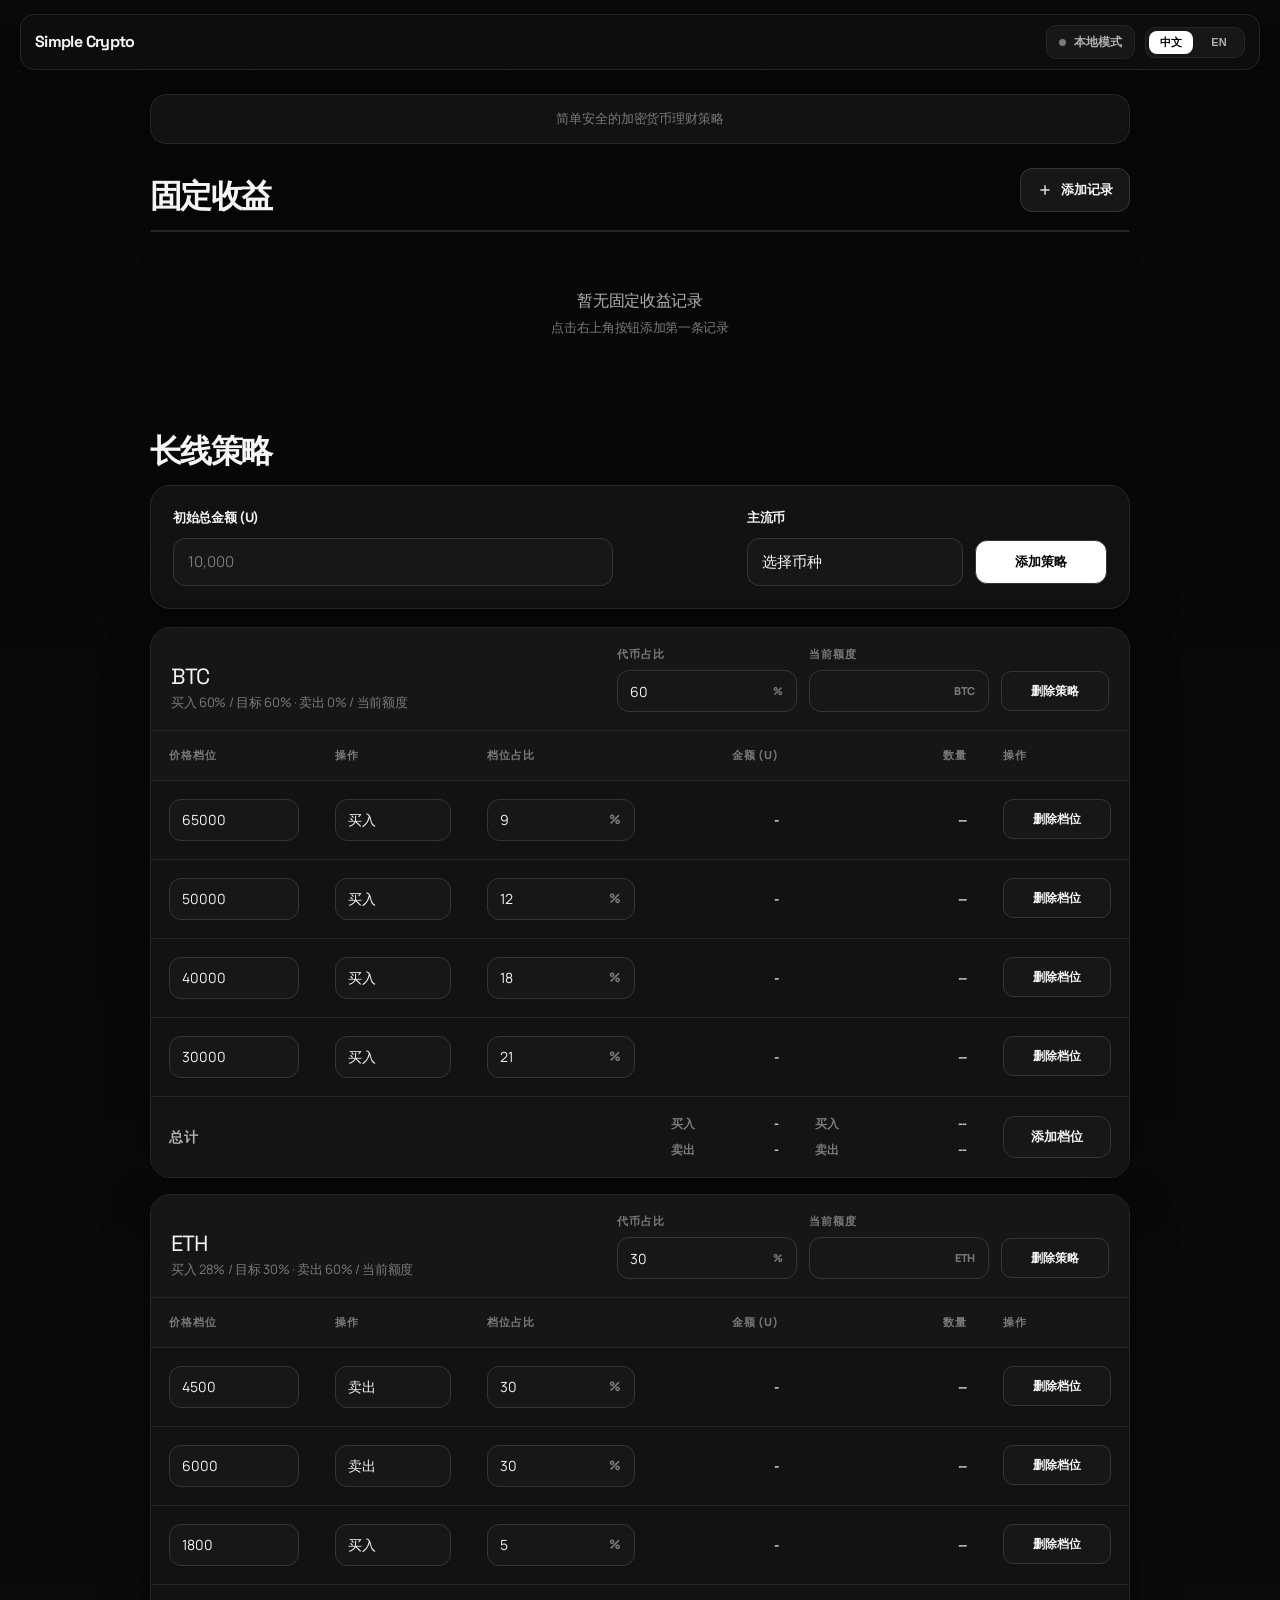
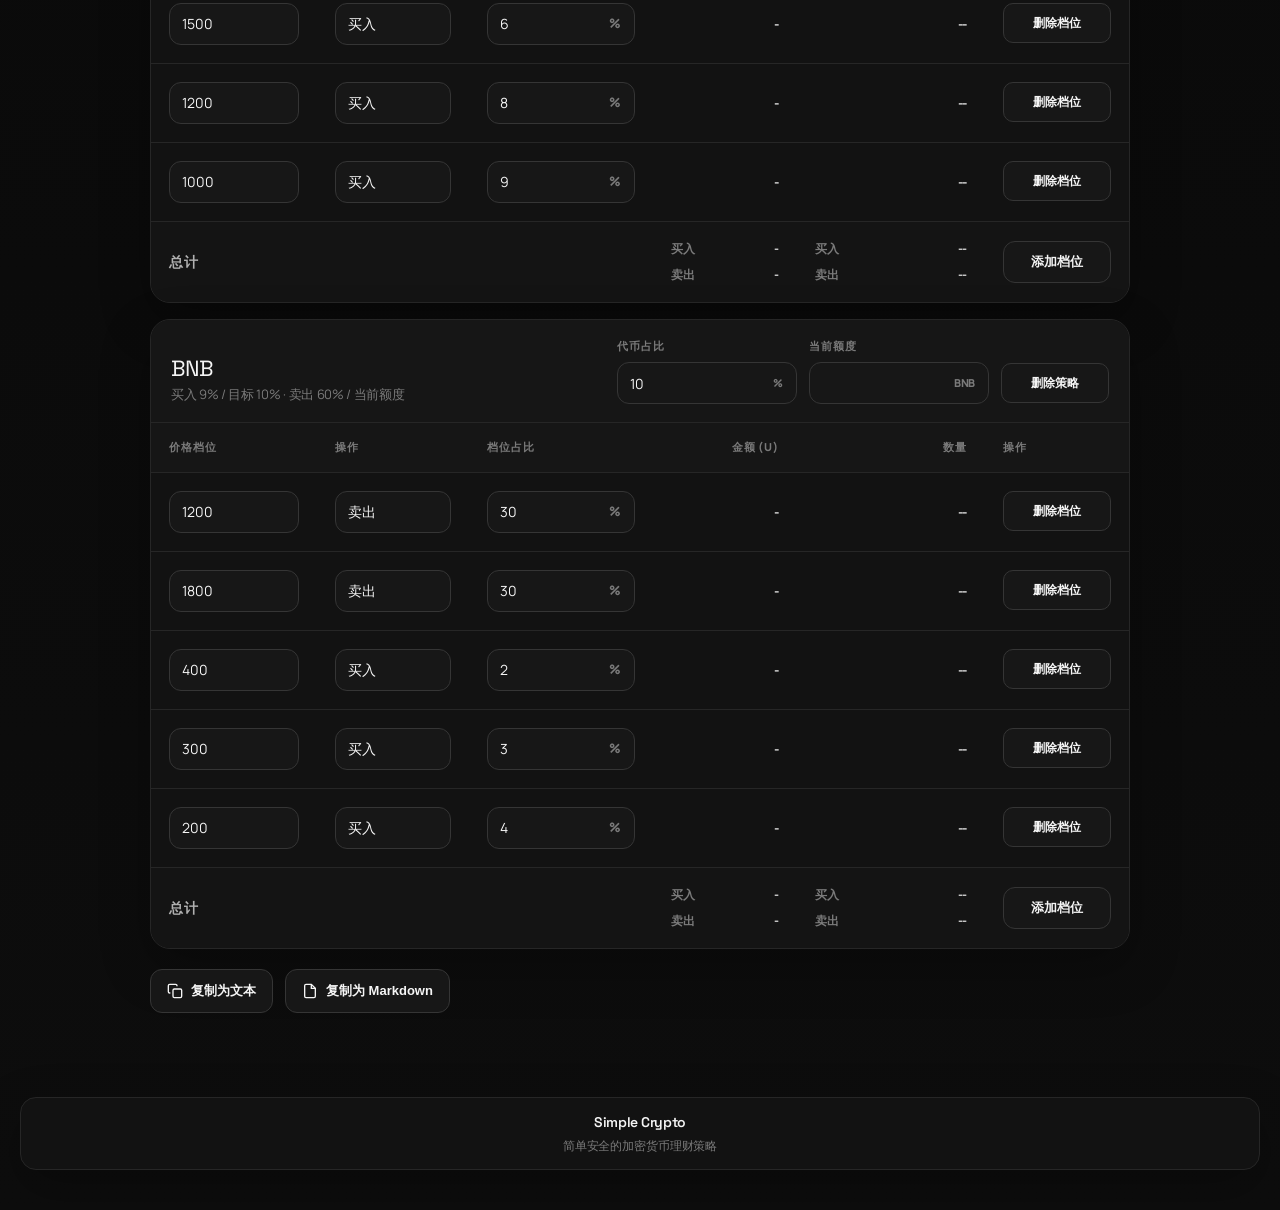
==== commit bdee16d4: "Refine strategy workspace and UI" ====
--- a/index.html
+++ b/index.html
@@ -63,10 +63,20 @@
             </div>
 
             <div class="apple-card strategy-control-card">
-                <div class="input-group">
-                    <label class="apple-label" data-i18n="totalAmountLabel">初始总金额 (U)</label>
-                    <input type="number" id="totalAmount" placeholder="10,000" class="apple-input" onchange="saveTotalAmount()">
-                    <p class="input-hint" data-i18n="totalAmountHint">设置后自动计算各档位金额</p>
+                <div class="strategy-toolbar">
+                    <div class="input-group">
+                        <label class="apple-label" data-i18n="totalAmountLabel">初始总金额 (U)</label>
+                        <input type="number" id="totalAmount" placeholder="10,000" class="apple-input" onchange="saveTotalAmount()">
+                    </div>
+                    <div class="strategy-add-panel">
+                        <label class="apple-label" for="strategyTokenSelect" data-i18n="strategyTokenLabel">主流币</label>
+                        <div class="strategy-add-row">
+                            <select id="strategyTokenSelect" class="apple-input strategy-select"></select>
+                            <button class="apple-button apple-button-primary strategy-add-button" id="addStrategyButton" type="button" data-i18n="addStrategyButton">
+                                添加策略
+                            </button>
+                        </div>
+                    </div>
                 </div>
             </div>
 
@@ -95,7 +105,7 @@
     <footer class="footer">
         <div class="footer-content">
             <p class="footer-title">Simple Crypto</p>
-            <p class="footer-subtitle">简单安全的加密货币理财策略</p>
+            <p class="footer-subtitle" data-i18n="heroSubtitle">简单安全的加密货币理财策略</p>
         </div>
     </footer>
 
@@ -135,15 +145,15 @@
                     <div class="platform-selector">
                         <input type="text" id="platform" placeholder="输入或选择平台" class="form-input" data-i18n-placeholder="platformPlaceholder" required>
                         <div class="platform-chips" id="platformChips">
-                            <span class="platform-chip" data-platform="Binance 主站">Binance 主站</span>
-                            <span class="platform-chip" data-platform="Binance 钱包">Binance 钱包</span>
-                            <span class="platform-chip" data-platform="OKX 主站">OKX 主站</span>
-                            <span class="platform-chip" data-platform="OKX 钱包">OKX 钱包</span>
-                            <span class="platform-chip" data-platform="Aave">Aave</span>
-                            <span class="platform-chip" data-platform="Uniswap">Uniswap</span>
-                            <span class="platform-chip" data-platform="Pendle">Pendle</span>
-                            <span class="platform-chip" data-platform="Venus">Venus</span>
-                            <span class="platform-chip" data-platform="Buidlpad">Buidlpad</span>
+                            <span class="platform-chip" data-platform-zh="Binance 主站" data-platform-en="Binance Exchange">Binance 主站</span>
+                            <span class="platform-chip" data-platform-zh="Binance 钱包" data-platform-en="Binance Wallet">Binance 钱包</span>
+                            <span class="platform-chip" data-platform-zh="OKX 主站" data-platform-en="OKX Exchange">OKX 主站</span>
+                            <span class="platform-chip" data-platform-zh="OKX 钱包" data-platform-en="OKX Wallet">OKX 钱包</span>
+                            <span class="platform-chip" data-platform-zh="Aave" data-platform-en="Aave">Aave</span>
+                            <span class="platform-chip" data-platform-zh="Uniswap" data-platform-en="Uniswap">Uniswap</span>
+                            <span class="platform-chip" data-platform-zh="Pendle" data-platform-en="Pendle">Pendle</span>
+                            <span class="platform-chip" data-platform-zh="Venus" data-platform-en="Venus">Venus</span>
+                            <span class="platform-chip" data-platform-zh="Buidlpad" data-platform-en="Buidlpad">Buidlpad</span>
                         </div>
                     </div>
                 </div>
@@ -263,13 +273,36 @@
                 </div>
                 <div class="info-block">
                     <h4 data-i18n="strategyCase">📊 实际案例</h4>
-                    <p data-i18n="example1">初始 10,000U，BTC 占比 60%（即 6,000U）</p>
-                    <p data-i18n="example2">当 BTC 跌至 $65,000 时，买入 15%</p>
-                    <p class="highlight" data-i18n="example3">→ 买入：6,000U × 15% = 900U</p>
+                    <p data-i18n="example1">初始 10,000U，BTC 目标占比 60%</p>
+                    <p data-i18n="example2">当 BTC 跌至 $65,000 时，计划买入 900U</p>
+                    <p class="highlight" data-i18n="example3">→ 数量：900 ÷ 65,000 = 0.013846 BTC</p>
                 </div>
             </div>
             <div class="modal-actions" style="padding: 20px 30px;">
                 <button class="apple-button apple-button-primary" onclick="closeStrategyModal()" data-i18n="strategyKnow">知道了</button>
+            </div>
+        </div>
+    </div>
+
+    <!-- 删除确认弹窗 -->
+    <div class="modal-overlay" id="confirmModal">
+        <div class="modal-content modal-compact confirm-modal-content">
+            <div class="modal-header">
+                <h3 data-i18n="confirmModalTitle">删除确认</h3>
+                <button class="modal-close" type="button" onclick="closeConfirmModal()">
+                    <svg width="20" height="20" viewBox="0 0 24 24" fill="none" stroke="currentColor" stroke-width="2">
+                        <line x1="18" y1="6" x2="6" y2="18"></line>
+                        <line x1="6" y1="6" x2="18" y2="18"></line>
+                    </svg>
+                </button>
+            </div>
+            <div class="modal-body confirm-modal-body">
+                <div class="confirm-badge">!</div>
+                <p class="confirm-message" id="confirmModalMessage"></p>
+            </div>
+            <div class="modal-actions">
+                <button type="button" class="apple-button apple-button-secondary" onclick="closeConfirmModal()" data-i18n="cancelButton">取消</button>
+                <button type="button" class="apple-button apple-button-danger" id="confirmModalApprove" onclick="confirmModalAction()" data-i18n="delete">删除</button>
             </div>
         </div>
     </div>
--- a/style.css
+++ b/style.css
@@ -245,6 +245,17 @@
     background: #ececec;
 }
 
+.apple-button-danger {
+    border-color: rgba(255, 99, 99, 0.26);
+    background: rgba(255, 99, 99, 0.12);
+    color: #ffd6d6;
+}
+
+.apple-button-danger:hover {
+    background: rgba(255, 99, 99, 0.18);
+    border-color: rgba(255, 99, 99, 0.38);
+}
+
 .table-container,
 .apple-card,
 .strategy-table-container {
@@ -345,6 +356,11 @@
 
 .table-detail-btn,
 .table-delete-btn {
+    display: inline-flex;
+    align-items: center;
+    justify-content: center;
+    min-height: 40px;
+    min-width: 82px;
     padding: 8px 10px;
     border: 1px solid var(--border-strong);
     border-radius: 10px;
@@ -412,6 +428,247 @@
     font-size: 13px;
 }
 
+.strategy-toolbar {
+    display: grid;
+    grid-template-columns: minmax(0, 1fr) minmax(300px, 360px);
+    gap: 18px;
+    align-items: end;
+}
+
+.strategy-add-panel {
+    min-width: 0;
+}
+
+.strategy-add-row {
+    display: flex;
+    gap: 12px;
+    align-items: center;
+}
+
+.strategy-add-button {
+    flex: 0 0 132px;
+}
+
+.strategy-inline-button {
+    min-height: 42px;
+    min-width: 108px;
+    padding: 10px 14px;
+}
+
+.strategy-card-header {
+    align-items: flex-end;
+}
+
+.strategy-card-heading {
+    display: flex;
+    flex: 1;
+    align-items: end;
+    justify-content: space-between;
+    gap: 18px;
+    flex-wrap: wrap;
+}
+
+.strategy-card-title {
+    min-width: 0;
+}
+
+.strategy-meta-controls {
+    display: grid;
+    grid-template-columns: repeat(2, minmax(140px, 180px));
+    gap: 12px;
+    align-items: end;
+}
+
+.strategy-ratio-control {
+    width: min(180px, 100%);
+}
+
+.strategy-meta-controls .input-shell .strategy-field {
+    padding-right: 74px;
+}
+
+.strategy-meta-controls .input-suffix {
+    font-size: 11px;
+}
+
+.strategy-ratio-label {
+    display: block;
+    margin-bottom: 8px;
+    color: var(--text-muted);
+    font-size: 11px;
+    font-weight: 800;
+    letter-spacing: 0.08em;
+    text-transform: uppercase;
+}
+
+.strategy-field {
+    width: 100%;
+    min-height: 42px;
+    padding: 10px 12px;
+    border: 1px solid var(--border-strong);
+    border-radius: 10px;
+    background: var(--panel-soft);
+    color: var(--text);
+    font-family: var(--font-body);
+    font-size: 14px;
+    transition: var(--transition);
+}
+
+.strategy-select,
+.strategy-field-select {
+    appearance: none;
+    padding-right: 52px;
+    background-image:
+        linear-gradient(45deg, transparent 50%, var(--text-muted) 50%),
+        linear-gradient(135deg, var(--text-muted) 50%, transparent 50%);
+    background-position:
+        calc(100% - 24px) calc(50% - 3px),
+        calc(100% - 18px) calc(50% - 3px);
+    background-size: 6px 6px;
+    background-repeat: no-repeat;
+}
+
+.strategy-field-select {
+    min-width: 116px;
+}
+
+.strategy-quantity {
+    color: var(--text);
+    font-size: 13px;
+    font-weight: 700;
+    display: inline-flex;
+    width: 100%;
+    justify-content: flex-end;
+    color: var(--text);
+    white-space: nowrap;
+    text-align: right;
+    font-variant-numeric: tabular-nums;
+    font-feature-settings: 'tnum' 1;
+}
+
+.strategy-amount {
+    color: var(--text);
+    font-size: 13px;
+    font-weight: 700;
+    display: inline-flex;
+    width: 100%;
+    justify-content: flex-end;
+    white-space: nowrap;
+    text-align: right;
+    font-variant-numeric: tabular-nums;
+    font-feature-settings: 'tnum' 1;
+}
+
+.strategy-row-delete,
+.strategy-delete-btn {
+    align-self: flex-end;
+    margin-bottom: 1px;
+    min-width: 108px;
+}
+
+.strategy-table-empty {
+    color: var(--text-muted);
+    font-size: 13px;
+    text-align: center;
+}
+
+.strategy-table th,
+.strategy-table td {
+    vertical-align: middle;
+}
+
+.strategy-table th:nth-child(1),
+.strategy-table td:nth-child(1) {
+    min-width: 132px;
+}
+
+.strategy-table th:nth-child(2),
+.strategy-table td:nth-child(2) {
+    min-width: 128px;
+}
+
+.strategy-table th:nth-child(3),
+.strategy-table td:nth-child(3),
+.strategy-table th:nth-child(4),
+.strategy-table td:nth-child(4) {
+    min-width: 144px;
+}
+
+.strategy-table th:nth-child(5),
+.strategy-table td:nth-child(5) {
+    min-width: 188px;
+}
+
+.strategy-table th:nth-child(6),
+.strategy-table td:nth-child(6) {
+    min-width: 116px;
+}
+
+.strategy-table th:nth-child(4),
+.strategy-table td:nth-child(4),
+.strategy-table th:nth-child(5),
+.strategy-table td:nth-child(5) {
+    text-align: right;
+}
+
+.strategy-total-row td {
+    background: #141414;
+    border-top: 1px solid var(--border);
+}
+
+.strategy-total-label-cell {
+    color: var(--text-muted);
+    font-size: 12px;
+    font-weight: 800;
+    letter-spacing: 0.08em;
+    text-transform: uppercase;
+}
+
+.strategy-total-cell {
+    min-width: 220px;
+}
+
+.strategy-total-line {
+    display: grid;
+    grid-template-columns: 40px minmax(0, 1fr);
+    align-items: baseline;
+    gap: 12px;
+    color: var(--text-soft);
+    font-size: 12px;
+}
+
+.strategy-total-label {
+    color: var(--text-muted);
+    font-size: 12px;
+    font-weight: 800;
+    white-space: nowrap;
+}
+
+.strategy-total-line + .strategy-total-line {
+    margin-top: 8px;
+}
+
+.strategy-total-value {
+    display: inline-flex;
+    width: 100%;
+    justify-content: flex-end;
+    color: var(--text);
+    font-weight: 700;
+    text-align: right;
+    white-space: nowrap;
+    font-variant-numeric: tabular-nums;
+    font-feature-settings: 'tnum' 1;
+}
+
+.strategy-total-action-cell {
+    width: 132px;
+    text-align: right;
+}
+
+.strategy-total-action-cell .strategy-inline-button {
+    width: 100%;
+}
+
 .badge-buy {
     border: 1px solid rgba(25, 251, 155, 0.18);
     background: rgba(25, 251, 155, 0.1);
@@ -444,7 +701,8 @@
 
 .apple-input,
 .form-input,
-.form-textarea {
+.form-textarea,
+.strategy-field {
     width: 100%;
     border: 1px solid var(--border-strong);
     border-radius: 12px;
@@ -465,7 +723,8 @@
     position: relative;
 }
 
-.input-shell .form-input {
+.input-shell .form-input,
+.input-shell .strategy-field {
     padding-right: 42px;
 }
 
@@ -506,16 +765,25 @@
 
 .apple-input::placeholder,
 .form-input::placeholder,
-.form-textarea::placeholder {
+.form-textarea::placeholder,
+.strategy-field::placeholder {
     color: var(--text-muted);
 }
 
 .apple-input:focus,
 .form-input:focus,
-.form-textarea:focus {
+.form-textarea:focus,
+.strategy-field:focus {
     outline: none;
     border-color: #4a4a4a;
     background: #1b1b1b;
+}
+
+.apple-input:disabled,
+.strategy-field:disabled,
+.apple-button:disabled {
+    opacity: 0.5;
+    cursor: not-allowed;
 }
 
 .apple-input.is-invalid,
@@ -803,6 +1071,10 @@
     max-width: 440px;
 }
 
+.confirm-modal-content {
+    max-width: 460px;
+}
+
 #fixedIncomeModal .modal-content,
 #detailModal .modal-content {
     max-width: 780px;
@@ -854,6 +1126,43 @@
     overflow-y: auto;
 }
 
+.confirm-modal-body {
+    display: grid;
+    justify-items: center;
+    gap: 16px;
+    padding-top: 28px;
+    padding-bottom: 28px;
+    text-align: center;
+}
+
+.confirm-badge {
+    display: inline-flex;
+    align-items: center;
+    justify-content: center;
+    width: 52px;
+    height: 52px;
+    border: 1px solid rgba(255, 99, 99, 0.24);
+    border-radius: 16px;
+    background: rgba(255, 99, 99, 0.12);
+    color: #ffd6d6;
+    font-family: var(--font-display);
+    font-size: 26px;
+    font-weight: 700;
+    line-height: 1;
+}
+
+.confirm-message {
+    max-width: 320px;
+    color: var(--text);
+    font-size: 15px;
+    font-weight: 700;
+    line-height: 1.6;
+}
+
+.confirm-modal-content .modal-actions .apple-button {
+    min-width: 104px;
+}
+
 #fixedIncomeModal .modal-actions {
     flex-shrink: 0;
     padding-top: 16px;
@@ -1065,8 +1374,32 @@
         align-items: flex-start;
     }
 
+    .strategy-toolbar,
+    .strategy-card-heading,
+    .strategy-add-row {
+        grid-template-columns: 1fr;
+        flex-direction: column;
+        align-items: stretch;
+    }
+
+    .strategy-meta-controls {
+        grid-template-columns: 1fr;
+    }
+
+    .strategy-ratio-control {
+        width: 100%;
+    }
+
     .apple-button {
         width: 100%;
+    }
+
+    .strategy-add-button,
+    .strategy-inline-button,
+    .strategy-row-delete,
+    .strategy-delete-btn {
+        width: 100%;
+        min-width: 0;
     }
 
     .fixed-income-table,
@@ -1126,4 +1459,5 @@
         padding-left: 16px;
         padding-right: 16px;
     }
-}
+
+}
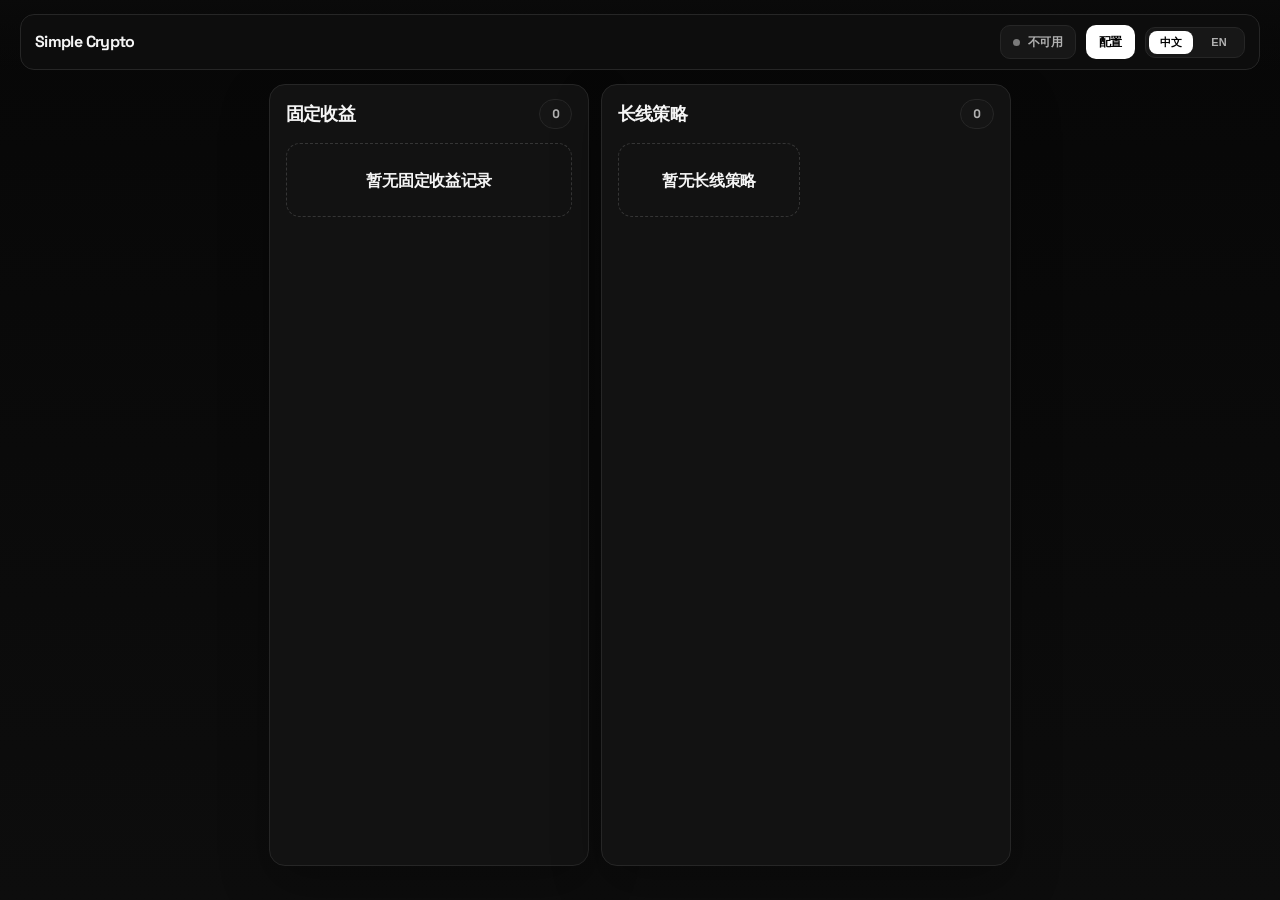
==== commit c3cbfc1d: "Add overview dashboard and alert worker" ====
--- a/index.html
+++ b/index.html
@@ -3,310 +3,55 @@
 <head>
     <meta charset="UTF-8">
     <meta name="viewport" content="width=device-width, initial-scale=1.0">
-    <title>加密资产追踪 - Crypto Tracker</title>
+    <title>Simple Crypto</title>
+    <link rel="icon" type="image/svg+xml" href="favicon.svg">
+    <link rel="shortcut icon" href="favicon.svg">
+    <meta name="theme-color" content="#0b0b0b">
     <link rel="stylesheet" href="style.css">
     <link rel="preconnect" href="https://fonts.googleapis.com">
     <link rel="preconnect" href="https://fonts.gstatic.com" crossorigin>
     <link href="https://fonts.googleapis.com/css2?family=Manrope:wght@400;500;600;700;800&family=Space+Grotesk:wght@500;700&display=swap" rel="stylesheet">
 </head>
-<body>
+<body class="overview-page">
     <nav class="nav">
         <div class="nav-container">
-            <div class="nav-logo">Simple Crypto</div>
+            <div class="nav-logo" id="overviewNavLogo">Simple Crypto</div>
             <div class="nav-actions">
-                <button class="sync-button" id="syncButton" type="button" onclick="openSyncModal()">
+                <div class="sync-button overview-status-pill" id="overviewStatus" aria-live="polite">
                     <span class="sync-dot"></span>
-                    <span id="syncButtonText">本地模式</span>
-                </button>
+                    <span id="overviewStatusText">云端读取中</span>
+                </div>
+                <a class="nav-link-button nav-link-button-primary" id="configEntryLink" href="config.html">配置</a>
                 <div class="lang-switch">
-                    <button class="lang-btn active" data-lang="zh" onclick="switchLanguage('zh')">中文</button>
-                    <button class="lang-btn" data-lang="en" onclick="switchLanguage('en')">EN</button>
+                    <button class="lang-btn active" data-lang="zh" type="button" onclick="switchOverviewLanguage('zh')">中文</button>
+                    <button class="lang-btn" data-lang="en" type="button" onclick="switchOverviewLanguage('en')">EN</button>
                 </div>
             </div>
         </div>
     </nav>
 
-    <main class="main">
-        <section class="hero container">
-            <div class="hero-card">
-                <p class="hero-subtitle">简单安全的加密货币理财策略</p>
-            </div>
-        </section>
+    <main class="main overview-main">
+        <section class="container overview-shell">
+            <div class="overview-layout">
+                <section class="overview-panel">
+                    <div class="overview-panel-head">
+                        <h2 class="overview-panel-title" id="fixedIncomePanelTitle">固定收益</h2>
+                        <div class="overview-panel-badge" id="fixedIncomeBadge">0</div>
+                    </div>
+                    <div class="overview-panel-body overview-fixed-body" id="overviewFixedIncome"></div>
+                </section>
 
-        <section class="section container" id="fixed-income">
-            <div class="section-header">
-                <div>
-                    <h2 class="section-title" data-i18n="fixedIncomeSectionTitle">固定收益</h2>
-                </div>
-                <button class="apple-button apple-button-secondary" onclick="openFixedIncomeModal()">
-                    <svg width="16" height="16" viewBox="0 0 24 24" fill="none" stroke="currentColor" stroke-width="2">
-                        <line x1="12" y1="5" x2="12" y2="19"></line>
-                        <line x1="5" y1="12" x2="19" y2="12"></line>
-                    </svg>
-                    添加记录
-                </button>
-            </div>
-
-            <div class="table-container" id="fixedIncomeTable"></div>
-
-            <div class="empty-state" id="fixedIncomeEmpty">
-                <p>暂无固定收益记录</p>
-                <p class="empty-hint">点击右上角按钮添加第一条记录</p>
-            </div>
-        </section>
-
-        <section class="section container" id="strategy">
-            <div class="section-header">
-                <div>
-                    <h2 class="section-title" data-i18n="strategySectionTitle">长线策略</h2>
-                </div>
-            </div>
-
-            <div class="apple-card strategy-control-card">
-                <div class="strategy-toolbar">
-                    <div class="input-group">
-                        <label class="apple-label" data-i18n="totalAmountLabel">初始总金额 (U)</label>
-                        <input type="number" id="totalAmount" placeholder="10,000" class="apple-input" onchange="saveTotalAmount()">
+                <section class="overview-panel">
+                    <div class="overview-panel-head">
+                        <h2 class="overview-panel-title" id="strategyPanelTitle">长线策略</h2>
+                        <div class="overview-panel-badge" id="strategyBadge">0</div>
                     </div>
-                    <div class="strategy-add-panel">
-                        <label class="apple-label" for="strategyTokenSelect" data-i18n="strategyTokenLabel">主流币</label>
-                        <div class="strategy-add-row">
-                            <select id="strategyTokenSelect" class="apple-input strategy-select"></select>
-                            <button class="apple-button apple-button-primary strategy-add-button" id="addStrategyButton" type="button" data-i18n="addStrategyButton">
-                                添加策略
-                            </button>
-                        </div>
-                    </div>
-                </div>
-            </div>
-
-            <div id="strategyTables" class="strategy-section"></div>
-
-            <div class="action-buttons">
-                <button class="apple-button apple-button-secondary" onclick="copyStrategy('text')">
-                    <svg width="16" height="16" viewBox="0 0 24 24" fill="none" stroke="currentColor" stroke-width="2">
-                        <rect x="9" y="9" width="13" height="13" rx="2" ry="2"></rect>
-                        <path d="M5 15H4a2 2 0 0 1-2-2V4a2 2 0 0 1 2-2h9a2 2 0 0 1 2 2v1"></path>
-                    </svg>
-                    <span data-i18n="copyTextButton">复制为文本</span>
-                </button>
-                <button class="apple-button apple-button-secondary" onclick="copyStrategy('markdown')">
-                    <svg width="16" height="16" viewBox="0 0 24 24" fill="none" stroke="currentColor" stroke-width="2">
-                        <path d="M14 2H6a2 2 0 0 0-2 2v16a2 2 0 0 0 2 2h12a2 2 0 0 0 2-2V8z"></path>
-                        <polyline points="14 2 14 8 20 8"></polyline>
-                    </svg>
-                    <span data-i18n="copyMarkdownButton">复制为 Markdown</span>
-                </button>
+                    <div class="overview-panel-body overview-strategy-body" id="overviewStrategies"></div>
+                </section>
             </div>
         </section>
     </main>
 
-    <!-- 页脚 -->
-    <footer class="footer">
-        <div class="footer-content">
-            <p class="footer-title">Simple Crypto</p>
-            <p class="footer-subtitle" data-i18n="heroSubtitle">简单安全的加密货币理财策略</p>
-        </div>
-    </footer>
-
-    <!-- 固定收益弹窗 -->
-    <div class="modal-overlay" id="fixedIncomeModal">
-        <div class="modal-content">
-            <div class="modal-header">
-                <h3 data-i18n="fixedIncomeModalTitle">添加固定收益记录</h3>
-                <button class="modal-close" onclick="closeFixedIncomeModal()">
-                    <svg width="20" height="20" viewBox="0 0 24 24" fill="none" stroke="currentColor" stroke-width="2">
-                        <line x1="18" y1="6" x2="6" y2="18"></line>
-                        <line x1="6" y1="6" x2="18" y2="18"></line>
-                    </svg>
-                </button>
-            </div>
-            <form id="fixedIncomeForm" onsubmit="addFixedIncome(event)" class="modal-form" novalidate>
-                <div class="form-group">
-                    <label class="form-label" data-i18n="tokenLabel">代币名称</label>
-                    <div class="token-selector">
-                        <input type="text" id="token" placeholder="输入或选择代币" class="form-input" data-i18n-placeholder="tokenPlaceholder" required>
-                        <div class="token-chips" id="tokenChips">
-                            <span class="token-chip" data-token="USDT">USDT</span>
-                            <span class="token-chip" data-token="USDC">USDC</span>
-                            <span class="token-chip" data-token="USD1">USD1</span>
-                            <span class="token-chip" data-token="BTC">BTC</span>
-                            <span class="token-chip" data-token="ETH">ETH</span>
-                            <span class="token-chip" data-token="AAVE">AAVE</span>
-                            <span class="token-chip" data-token="BNB">BNB</span>
-                            <span class="token-chip" data-token="HYPE">HYPE</span>
-                            <span class="token-chip" data-token="SKY">SKY</span>
-                            <span class="token-chip" data-token="PENDLE">PENDLE</span>
-                        </div>
-                    </div>
-                </div>
-                <div class="form-group">
-                    <label class="form-label" data-i18n="platformLabel">平台</label>
-                    <div class="platform-selector">
-                        <input type="text" id="platform" placeholder="输入或选择平台" class="form-input" data-i18n-placeholder="platformPlaceholder" required>
-                        <div class="platform-chips" id="platformChips">
-                            <span class="platform-chip" data-platform-zh="Binance 主站" data-platform-en="Binance Exchange">Binance 主站</span>
-                            <span class="platform-chip" data-platform-zh="Binance 钱包" data-platform-en="Binance Wallet">Binance 钱包</span>
-                            <span class="platform-chip" data-platform-zh="OKX 主站" data-platform-en="OKX Exchange">OKX 主站</span>
-                            <span class="platform-chip" data-platform-zh="OKX 钱包" data-platform-en="OKX Wallet">OKX 钱包</span>
-                            <span class="platform-chip" data-platform-zh="Aave" data-platform-en="Aave">Aave</span>
-                            <span class="platform-chip" data-platform-zh="Uniswap" data-platform-en="Uniswap">Uniswap</span>
-                            <span class="platform-chip" data-platform-zh="Pendle" data-platform-en="Pendle">Pendle</span>
-                            <span class="platform-chip" data-platform-zh="Venus" data-platform-en="Venus">Venus</span>
-                            <span class="platform-chip" data-platform-zh="Buidlpad" data-platform-en="Buidlpad">Buidlpad</span>
-                        </div>
-                    </div>
-                </div>
-                <div class="form-group">
-                    <label class="form-label" data-i18n="apyLabel">年化收益率 (%)</label>
-                    <div class="input-shell">
-                        <input type="number" step="0.01" id="apy" placeholder="5.5" class="form-input apy-input" required>
-                        <span class="input-suffix">%</span>
-                    </div>
-                </div>
-                <div class="form-group">
-                    <label class="form-label" data-i18n="startDateLabel">开始日期</label>
-                    <input type="text" id="startDate" class="form-input date-input picker-input" data-picker-type="date" inputmode="none" autocomplete="off" readonly required>
-                    <div class="time-toggle" style="margin-top: 12px;">
-                        <input type="checkbox" id="startTimeToggle" class="toggle-checkbox" onchange="toggleTimeInput('start')">
-                        <label for="startTimeToggle" class="toggle-label">
-                            <span class="toggle-slider"></span>
-                            <span class="toggle-text" data-i18n="addTimeToggle">添加时间</span>
-                        </label>
-                    </div>
-                    <input type="text" id="startTime" class="form-input time-input picker-input" data-picker-type="time" inputmode="none" autocomplete="off" placeholder="HH:MM" style="display: none;" readonly>
-                </div>
-                <div class="form-group">
-                    <label class="form-label" data-i18n="endDateLabel">结束日期</label>
-                    <input type="text" id="endDate" class="form-input date-input picker-input" data-picker-type="date" inputmode="none" autocomplete="off" readonly required>
-                    <div class="time-toggle" style="margin-top: 12px;">
-                        <input type="checkbox" id="endTimeToggle" class="toggle-checkbox" onchange="toggleTimeInput('end')">
-                        <label for="endTimeToggle" class="toggle-label">
-                            <span class="toggle-slider"></span>
-                            <span class="toggle-text" data-i18n="addTimeToggle">添加时间</span>
-                        </label>
-                    </div>
-                    <input type="text" id="endTime" class="form-input time-input picker-input" data-picker-type="time" inputmode="none" autocomplete="off" placeholder="HH:MM" style="display: none;" readonly>
-                </div>
-                <div class="form-group">
-                    <label class="form-label" data-i18n="descriptionLabel">详细说明</label>
-                    <textarea id="description" class="form-textarea" placeholder="输入详细信息..." data-i18n-placeholder="descriptionPlaceholder" maxlength="2000" rows="5"></textarea>
-                    <div class="char-count"><span id="charCount">0</span> / 2000</div>
-                </div>
-            </form>
-            <div class="modal-actions">
-                <button type="button" class="apple-button apple-button-secondary" onclick="closeFixedIncomeModal()" data-i18n="cancelButton">取消</button>
-                <button type="submit" form="fixedIncomeForm" class="apple-button apple-button-primary" data-i18n="saveButton">保存</button>
-            </div>
-        </div>
-    </div>
-
-    <!-- 云端同步弹窗 -->
-    <div class="modal-overlay" id="syncModal">
-        <div class="modal-content modal-compact">
-            <div class="modal-header">
-                <h3 data-i18n="syncModalTitle">云端同步</h3>
-                <button class="modal-close" type="button" onclick="closeSyncModal()">
-                    <svg width="20" height="20" viewBox="0 0 24 24" fill="none" stroke="currentColor" stroke-width="2">
-                        <line x1="18" y1="6" x2="6" y2="18"></line>
-                        <line x1="6" y1="6" x2="18" y2="18"></line>
-                    </svg>
-                </button>
-            </div>
-            <form id="syncForm" onsubmit="submitSyncAuth(event)" class="modal-form" novalidate>
-                <div class="form-group">
-                    <label class="form-label" for="syncPassword" data-i18n="syncPasswordLabel">访问口令</label>
-                    <input type="password" id="syncPassword" class="form-input" autocomplete="current-password" data-i18n-placeholder="syncPasswordPlaceholder" placeholder="输入云端访问口令" required>
-                    <p class="input-hint" data-i18n="syncPasswordHint">连接后，记录会同步到云端数据库。</p>
-                </div>
-            </form>
-            <div class="modal-actions">
-                <button type="button" class="apple-button apple-button-secondary" onclick="closeSyncModal()" data-i18n="cancelButton">取消</button>
-                <button type="submit" form="syncForm" class="apple-button apple-button-primary" data-i18n="syncConnectButton">连接云端</button>
-            </div>
-        </div>
-    </div>
-
-    <!-- 详细说明查看弹窗 -->
-    <div class="modal-overlay" id="detailModal">
-        <div class="modal-content">
-            <div class="modal-header">
-                <h3 data-i18n="detailModalTitle">详细说明</h3>
-                <button class="modal-close" onclick="closeDetailModal()">
-                    <svg width="20" height="20" viewBox="0 0 24 24" fill="none" stroke="currentColor" stroke-width="2">
-                        <line x1="18" y1="6" x2="6" y2="18"></line>
-                        <line x1="6" y1="6" x2="18" y2="18"></line>
-                    </svg>
-                </button>
-            </div>
-            <div class="modal-body">
-                <div class="detail-content" id="detailContent">
-                    <!-- 详细说明内容由 JS 填充 -->
-                </div>
-            </div>
-            <div class="modal-actions">
-                <button class="apple-button apple-button-primary" onclick="closeDetailModal()" data-i18n="closeButton">关闭</button>
-            </div>
-        </div>
-    </div>
-
-    <!-- 策略说明弹窗 -->
-    <div class="modal-overlay" id="strategyModal">
-        <div class="modal-content">
-            <div class="modal-header">
-                <h3 data-i18n="strategyTitle">策略说明</h3>
-                <button class="modal-close" onclick="closeStrategyModal()">
-                    <svg width="20" height="20" viewBox="0 0 24 24" fill="none" stroke="currentColor" stroke-width="2">
-                        <line x1="18" y1="6" x2="6" y2="18"></line>
-                        <line x1="6" y1="6" x2="18" y2="18"></line>
-                    </svg>
-                </button>
-            </div>
-            <div class="modal-body">
-                <div class="info-block">
-                    <h4 data-i18n="strategyConcept">💡 核心概念</h4>
-                    <ul>
-                        <li><strong data-i18n="initialAmount">初始总金额</strong>：准备投入的总资金（U）</li>
-                        <li><strong data-i18n="ratio">占比</strong>：该代币在总资金中的占比</li>
-                        <li><strong data-i18n="priceLevel">价格档位</strong>：达到该价格时执行操作</li>
-                    </ul>
-                </div>
-                <div class="info-block">
-                    <h4 data-i18n="strategyCase">📊 实际案例</h4>
-                    <p data-i18n="example1">初始 10,000U，BTC 目标占比 60%</p>
-                    <p data-i18n="example2">当 BTC 跌至 $65,000 时，计划买入 900U</p>
-                    <p class="highlight" data-i18n="example3">→ 数量：900 ÷ 65,000 = 0.013846 BTC</p>
-                </div>
-            </div>
-            <div class="modal-actions" style="padding: 20px 30px;">
-                <button class="apple-button apple-button-primary" onclick="closeStrategyModal()" data-i18n="strategyKnow">知道了</button>
-            </div>
-        </div>
-    </div>
-
-    <!-- 删除确认弹窗 -->
-    <div class="modal-overlay" id="confirmModal">
-        <div class="modal-content modal-compact confirm-modal-content">
-            <div class="modal-header">
-                <h3 data-i18n="confirmModalTitle">删除确认</h3>
-                <button class="modal-close" type="button" onclick="closeConfirmModal()">
-                    <svg width="20" height="20" viewBox="0 0 24 24" fill="none" stroke="currentColor" stroke-width="2">
-                        <line x1="18" y1="6" x2="6" y2="18"></line>
-                        <line x1="6" y1="6" x2="18" y2="18"></line>
-                    </svg>
-                </button>
-            </div>
-            <div class="modal-body confirm-modal-body">
-                <div class="confirm-badge">!</div>
-                <p class="confirm-message" id="confirmModalMessage"></p>
-            </div>
-            <div class="modal-actions">
-                <button type="button" class="apple-button apple-button-secondary" onclick="closeConfirmModal()" data-i18n="cancelButton">取消</button>
-                <button type="button" class="apple-button apple-button-danger" id="confirmModalApprove" onclick="confirmModalAction()" data-i18n="delete">删除</button>
-            </div>
-        </div>
-    </div>
-
-    <script src="app.js"></script>
+    <script src="dashboard.js"></script>
 </body>
 </html>
--- a/style.css
+++ b/style.css
@@ -45,6 +45,10 @@
     margin: 0 auto;
 }
 
+.overview-page .container {
+    max-width: 1280px;
+}
+
 .nav {
     position: sticky;
     top: 0;
@@ -78,6 +82,38 @@
     letter-spacing: -0.04em;
 }
 
+.nav-link-button {
+    display: inline-flex;
+    align-items: center;
+    justify-content: center;
+    min-height: 34px;
+    padding: 0 12px;
+    border: 1px solid var(--border);
+    border-radius: 10px;
+    background: var(--panel-soft);
+    color: var(--text-soft);
+    font-size: 12px;
+    font-weight: 800;
+    text-decoration: none;
+    transition: var(--transition);
+}
+
+.nav-link-button:hover {
+    background: #202020;
+    color: var(--text);
+}
+
+.nav-link-button-primary {
+    border-color: transparent;
+    background: #ffffff;
+    color: #000000;
+}
+
+.nav-link-button-primary:hover {
+    background: #ececec;
+    color: #000000;
+}
+
 .sync-button {
     display: inline-flex;
     align-items: center;
@@ -154,6 +190,15 @@
 
 .main {
     padding: 24px 20px 48px;
+}
+
+.overview-main {
+    display: flex;
+    flex-direction: column;
+    gap: 12px;
+    min-height: calc(100vh - 88px);
+    padding-top: 14px;
+    padding-bottom: 16px;
 }
 
 .hero {
@@ -184,6 +229,324 @@
     text-align: center;
 }
 
+.overview-shell {
+    flex: 1;
+    display: flex;
+    min-height: 0;
+}
+
+.overview-layout {
+    display: grid;
+    grid-template-columns: minmax(320px, 0.92fr) minmax(0, 1.28fr);
+    gap: 12px;
+    flex: 1;
+    min-height: 0;
+}
+
+.overview-panel {
+    display: flex;
+    flex-direction: column;
+    min-height: 0;
+    border: 1px solid var(--border);
+    border-radius: 16px;
+    background: var(--panel);
+    box-shadow: var(--shadow);
+    overflow: hidden;
+}
+
+.overview-panel-head {
+    display: flex;
+    align-items: center;
+    justify-content: space-between;
+    gap: 12px;
+    padding: 14px 16px 0;
+}
+
+.overview-panel-title {
+    font-family: var(--font-display);
+    font-size: 18px;
+    line-height: 1;
+    letter-spacing: -0.05em;
+}
+
+.overview-panel-badge {
+    display: inline-flex;
+    align-items: center;
+    min-height: 30px;
+    padding: 0 12px;
+    border: 1px solid var(--border);
+    border-radius: 999px;
+    background: #151515;
+    color: var(--text-soft);
+    font-size: 12px;
+    font-weight: 800;
+    white-space: nowrap;
+}
+
+.overview-panel-body {
+    min-height: 0;
+    padding: 14px 16px 16px;
+    overflow: auto;
+}
+
+.overview-fixed-body {
+    display: grid;
+    gap: 10px;
+    align-content: start;
+}
+
+.overview-income-item {
+    display: grid;
+    gap: 8px;
+    padding: 12px 14px;
+    border: 1px solid var(--border);
+    border-radius: 12px;
+    background: #151515;
+}
+
+.overview-income-main {
+    display: grid;
+    gap: 8px;
+    min-width: 0;
+}
+
+.overview-income-top {
+    display: flex;
+    align-items: center;
+    gap: 8px;
+    min-width: 0;
+    flex-wrap: wrap;
+}
+
+.overview-token-chip {
+    display: inline-flex;
+    align-items: center;
+    min-height: 26px;
+    padding: 0 10px;
+    border-radius: 999px;
+    background: rgba(255, 255, 255, 0.06);
+    color: var(--text);
+    font-size: 12px;
+    font-weight: 800;
+    white-space: nowrap;
+}
+
+.overview-platform-text {
+    flex: 1 1 160px;
+    min-width: 0;
+    color: var(--text-soft);
+    font-size: 12px;
+    white-space: nowrap;
+    overflow: hidden;
+    text-overflow: ellipsis;
+}
+
+.overview-income-meta {
+    display: inline-flex;
+    align-items: center;
+    gap: 8px;
+    color: var(--text-muted);
+    font-size: 11px;
+}
+
+.overview-income-separator {
+    width: 4px;
+    height: 4px;
+    border-radius: 999px;
+    background: var(--border-strong);
+}
+
+.overview-income-apy {
+    font-size: 13px;
+    font-weight: 800;
+    font-variant-numeric: tabular-nums;
+    font-feature-settings: 'tnum' 1;
+}
+
+.overview-income-days {
+    color: var(--text-soft);
+    font-size: 11px;
+    font-weight: 700;
+    white-space: nowrap;
+}
+
+.overview-income-detail {
+    color: var(--text-soft);
+    font-size: 12px;
+    line-height: 1.45;
+    display: -webkit-box;
+    -webkit-line-clamp: 2;
+    -webkit-box-orient: vertical;
+    overflow: hidden;
+}
+
+.overview-income-days.is-warning {
+    color: var(--warning);
+}
+
+.overview-income-days.is-danger {
+    color: var(--danger);
+}
+
+.overview-strategy-body {
+    display: grid;
+    grid-template-columns: repeat(2, minmax(0, 1fr));
+    gap: 12px;
+    align-content: start;
+}
+
+.overview-strategy-card {
+    display: flex;
+    flex-direction: column;
+    gap: 10px;
+    padding: 12px;
+    border: 1px solid var(--border);
+    border-radius: 14px;
+    background: #151515;
+}
+
+.overview-strategy-head {
+    display: flex;
+    align-items: flex-start;
+    justify-content: space-between;
+    gap: 12px;
+}
+
+.overview-strategy-title {
+    min-width: 0;
+    display: grid;
+    gap: 6px;
+}
+
+.overview-strategy-token-row {
+    display: flex;
+    align-items: center;
+    gap: 10px;
+    flex-wrap: wrap;
+}
+
+.overview-strategy-title h3 {
+    font-family: var(--font-display);
+    font-size: 18px;
+    line-height: 1;
+    letter-spacing: -0.05em;
+}
+
+.overview-strategy-title p {
+    color: var(--text-soft);
+    font-size: 11px;
+}
+
+.overview-strategy-summary {
+    display: flex;
+    flex-wrap: wrap;
+    gap: 8px 14px;
+    color: var(--text-muted);
+    font-size: 10px;
+    line-height: 1.4;
+    font-variant-numeric: tabular-nums;
+    font-feature-settings: 'tnum' 1;
+}
+
+.overview-strategy-summary span {
+    white-space: nowrap;
+}
+
+.overview-strategy-value {
+    color: var(--text);
+    font-size: 13px;
+    font-weight: 800;
+    white-space: nowrap;
+    font-variant-numeric: tabular-nums;
+    font-feature-settings: 'tnum' 1;
+}
+
+.overview-level-chip-grid {
+    display: grid;
+    grid-template-columns: repeat(auto-fit, minmax(148px, 1fr));
+    gap: 8px;
+}
+
+.overview-level-chip {
+    display: grid;
+    gap: 6px;
+    min-height: 64px;
+    padding: 9px 10px;
+    border: 1px solid var(--border);
+    border-radius: 10px;
+    background: #101010;
+}
+
+.overview-level-chip.is-sell {
+    background: rgba(255, 255, 255, 0.03);
+}
+
+.overview-level-chip.is-triggered {
+    border-color: rgba(255, 184, 77, 0.32);
+    background: rgba(255, 184, 77, 0.1);
+    box-shadow: inset 2px 0 0 rgba(255, 184, 77, 0.88);
+}
+
+.overview-level-chip-empty {
+    color: var(--text-muted);
+    align-items: center;
+    justify-content: center;
+}
+
+.overview-level-chip-top {
+    display: flex;
+    align-items: center;
+    justify-content: space-between;
+    gap: 8px;
+    font-size: 11px;
+    font-weight: 800;
+    font-variant-numeric: tabular-nums;
+    font-feature-settings: 'tnum' 1;
+}
+
+.overview-level-action {
+    display: inline-flex;
+    align-items: center;
+    min-height: 22px;
+    padding: 0 7px;
+    border-radius: 999px;
+    background: rgba(255, 255, 255, 0.06);
+    color: var(--text-soft);
+    font-size: 10px;
+    font-weight: 800;
+    letter-spacing: 0.04em;
+    white-space: nowrap;
+}
+
+.overview-level-chip-bottom {
+    color: var(--text-soft);
+    font-size: 11px;
+    line-height: 1.35;
+    font-variant-numeric: tabular-nums;
+    font-feature-settings: 'tnum' 1;
+}
+
+.overview-empty-state {
+    display: grid;
+    place-items: center;
+    align-content: center;
+    min-height: 100%;
+    padding: 24px 18px;
+    border: 1px dashed var(--border-strong);
+    border-radius: 14px;
+    color: var(--text-soft);
+    text-align: center;
+}
+
+.overview-empty-state p:first-child {
+    color: var(--text);
+    font-weight: 700;
+}
+
+.overview-status-pill {
+    cursor: default;
+}
+
 .action-buttons {
     display: flex;
     gap: 12px;
@@ -470,6 +833,47 @@
 
 .strategy-card-title {
     min-width: 0;
+}
+
+.strategy-title-row {
+    display: flex;
+    align-items: center;
+    gap: 10px;
+    flex-wrap: wrap;
+}
+
+.strategy-live-price {
+    display: inline-flex;
+    align-items: center;
+    gap: 8px;
+    min-height: 28px;
+    padding: 5px 10px;
+    border: 1px solid var(--border);
+    border-radius: 999px;
+    background: #151515;
+    color: var(--text);
+    font-size: 12px;
+    font-weight: 800;
+    line-height: 1;
+    white-space: nowrap;
+    font-variant-numeric: tabular-nums;
+    font-feature-settings: 'tnum' 1;
+}
+
+.strategy-live-price.is-unavailable {
+    color: var(--text-muted);
+}
+
+.strategy-live-label {
+    color: var(--text-muted);
+    font-size: 10px;
+    font-weight: 800;
+    letter-spacing: 0.08em;
+    text-transform: uppercase;
+}
+
+.strategy-live-value {
+    color: inherit;
 }
 
 .strategy-meta-controls {
@@ -566,6 +970,15 @@
     min-width: 108px;
 }
 
+.strategy-alert-row td {
+    border-bottom-color: rgba(113, 205, 255, 0.18);
+}
+
+.strategy-alert-row.is-triggered td {
+    background: rgba(255, 184, 77, 0.08);
+    box-shadow: inset 3px 0 0 rgba(255, 184, 77, 0.82);
+}
+
 .strategy-table-empty {
     color: var(--text-muted);
     font-size: 13px;
@@ -602,6 +1015,7 @@
 .strategy-table th:nth-child(6),
 .strategy-table td:nth-child(6) {
     min-width: 116px;
+    text-align: center;
 }
 
 .strategy-table th:nth-child(4),
@@ -1367,11 +1781,33 @@
     border-radius: 999px;
 }
 
+@media (max-width: 1100px) {
+    .overview-main {
+        min-height: auto;
+    }
+
+    .overview-layout {
+        grid-template-columns: 1fr;
+    }
+
+    .overview-strategy-body {
+        grid-template-columns: 1fr;
+    }
+}
+
 @media (max-width: 768px) {
+    .nav-actions,
     .section-header,
-    .strategy-header {
+    .strategy-header,
+    .overview-panel-head,
+    .overview-strategy-head {
         flex-direction: column;
         align-items: flex-start;
+    }
+
+    .nav-actions,
+    .overview-income-item {
+        width: 100%;
     }
 
     .strategy-toolbar,
@@ -1408,6 +1844,14 @@
         overflow-x: auto;
     }
 
+    .overview-panel-head {
+        padding-top: 16px;
+    }
+
+    .overview-panel-body {
+        padding: 16px;
+    }
+
     .fixed-income-table th,
     .fixed-income-table td,
     .strategy-table th,
@@ -1423,6 +1867,10 @@
     .footer {
         padding-left: 12px;
         padding-right: 12px;
+    }
+
+    .nav-container {
+        align-items: flex-start;
     }
 
     .hero-card,
@@ -1460,4 +1908,13 @@
         padding-right: 16px;
     }
 
-}
+    .overview-level-chip-grid {
+        grid-template-columns: 1fr;
+    }
+
+    .overview-income-item,
+    .overview-strategy-card {
+        padding: 12px;
+    }
+
+}
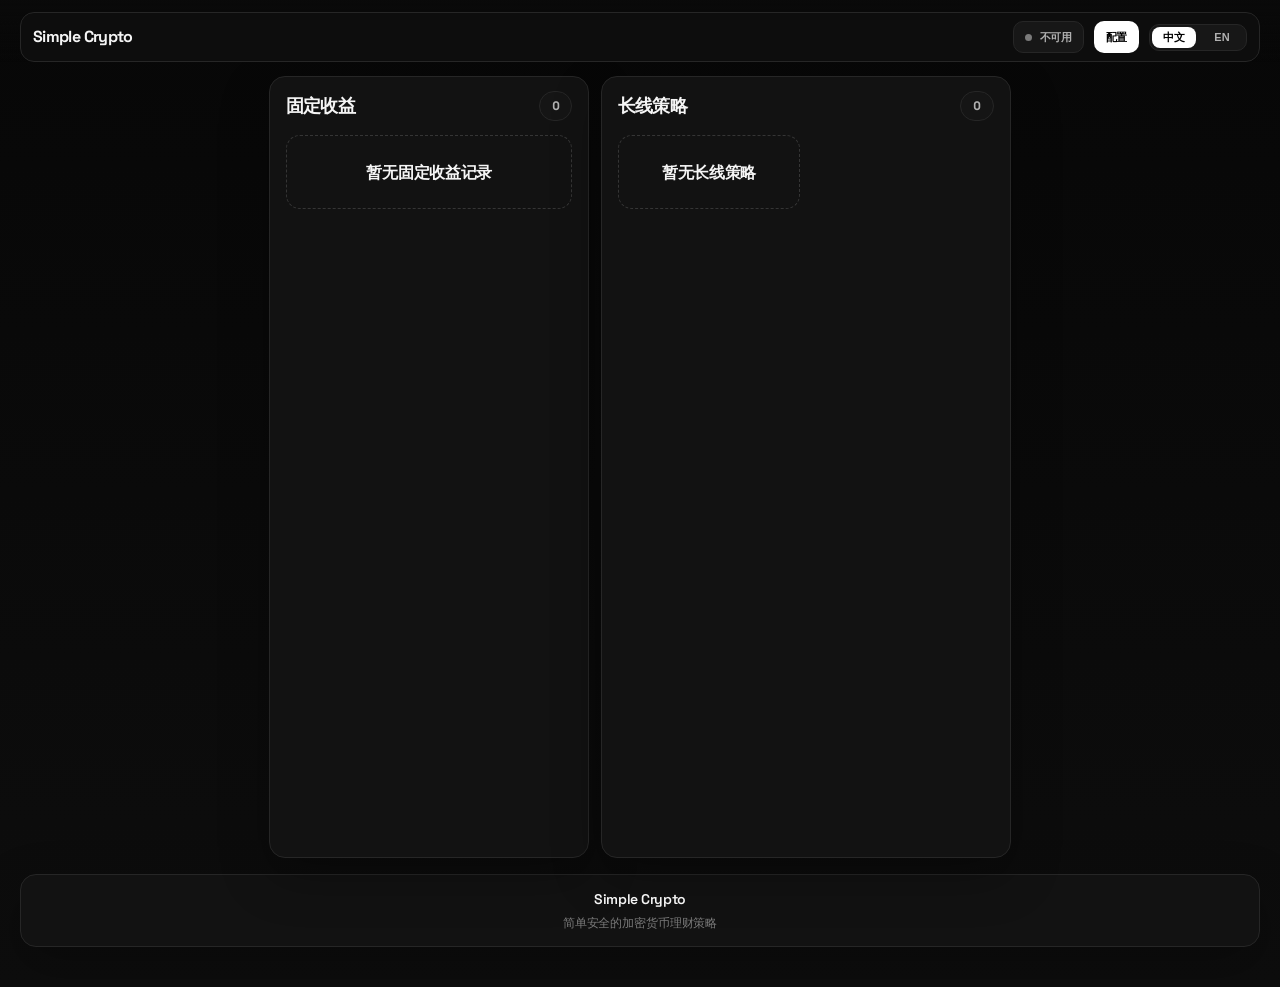
==== commit 78d56601: "Refine nav and footer layout" ====
--- a/index.html
+++ b/index.html
@@ -52,6 +52,13 @@
         </section>
     </main>
 
+    <footer class="footer">
+        <div class="footer-content">
+            <p class="footer-title">Simple Crypto</p>
+            <p class="footer-subtitle" id="overviewFooterSubtitle">简单安全的加密货币理财策略</p>
+        </div>
+    </footer>
+
     <script src="dashboard.js"></script>
 </body>
 </html>
--- a/style.css
+++ b/style.css
@@ -53,7 +53,7 @@
     position: sticky;
     top: 0;
     z-index: 100;
-    padding: 14px 20px 0;
+    padding: 12px 20px 0;
     background: linear-gradient(180deg, rgba(10, 10, 10, 0.96), rgba(10, 10, 10, 0));
 }
 
@@ -61,8 +61,8 @@
     display: flex;
     align-items: center;
     justify-content: space-between;
-    gap: 16px;
-    padding: 10px 14px;
+    gap: 14px;
+    padding: 8px 12px;
     border: 1px solid var(--border);
     border-radius: 14px;
     background: rgba(15, 15, 15, 0.92);
@@ -86,13 +86,13 @@
     display: inline-flex;
     align-items: center;
     justify-content: center;
-    min-height: 34px;
-    padding: 0 12px;
+    min-height: 32px;
+    padding: 0 11px;
     border: 1px solid var(--border);
     border-radius: 10px;
     background: var(--panel-soft);
     color: var(--text-soft);
-    font-size: 12px;
+    font-size: 11px;
     font-weight: 800;
     text-decoration: none;
     transition: var(--transition);
@@ -118,13 +118,13 @@
     display: inline-flex;
     align-items: center;
     gap: 8px;
-    min-height: 34px;
-    padding: 0 12px;
+    min-height: 32px;
+    padding: 0 11px;
     border: 1px solid var(--border);
     border-radius: 10px;
     background: var(--panel-soft);
     color: var(--text-soft);
-    font-size: 12px;
+    font-size: 11px;
     font-weight: 800;
     cursor: pointer;
     transition: var(--transition);
@@ -162,7 +162,7 @@
 .lang-switch {
     display: inline-flex;
     gap: 4px;
-    padding: 3px;
+    padding: 2px;
     border: 1px solid var(--border);
     border-radius: 10px;
     background: var(--panel-soft);
@@ -170,7 +170,7 @@
 
 .lang-btn {
     min-width: 44px;
-    padding: 6px 10px;
+    padding: 5px 9px;
     border: 0;
     border-radius: 8px;
     background: transparent;
@@ -1796,7 +1796,6 @@
 }
 
 @media (max-width: 768px) {
-    .nav-actions,
     .section-header,
     .strategy-header,
     .overview-panel-head,
@@ -1805,9 +1804,53 @@
         align-items: flex-start;
     }
 
-    .nav-actions,
     .overview-income-item {
         width: 100%;
+    }
+
+    .nav {
+        padding: 9px 14px 0;
+    }
+
+    .nav-container {
+        flex-direction: column;
+        align-items: stretch;
+        gap: 8px;
+        padding: 10px;
+    }
+
+    .nav-logo {
+        font-size: 15px;
+        line-height: 1;
+    }
+
+    .nav-actions {
+        width: 100%;
+        display: grid;
+        grid-template-columns: minmax(0, 1fr) auto;
+        grid-template-areas:
+            'status status'
+            'entry lang';
+        gap: 8px;
+        align-items: center;
+    }
+
+    .nav-actions > .sync-button {
+        grid-area: status;
+        width: 100%;
+        min-width: 0;
+        justify-content: flex-start;
+    }
+
+    .nav-actions > .nav-link-button {
+        grid-area: entry;
+        min-width: 86px;
+        width: auto;
+    }
+
+    .nav-actions > .lang-switch {
+        grid-area: lang;
+        justify-self: end;
     }
 
     .strategy-toolbar,
@@ -1845,11 +1888,11 @@
     }
 
     .overview-panel-head {
-        padding-top: 16px;
+        padding-top: 14px;
     }
 
     .overview-panel-body {
-        padding: 16px;
+        padding: 14px;
     }
 
     .fixed-income-table th,
@@ -1857,7 +1900,7 @@
     .strategy-table th,
     .strategy-table td {
         min-width: 120px;
-        padding: 14px;
+        padding: 13px;
     }
 }
 
@@ -1870,7 +1913,8 @@
     }
 
     .nav-container {
-        align-items: flex-start;
+        gap: 7px;
+        padding: 9px;
     }
 
     .hero-card,
@@ -1908,13 +1952,126 @@
         padding-right: 16px;
     }
 
+    .main {
+        padding-top: 18px;
+        padding-bottom: 32px;
+    }
+
+    .hero {
+        margin-bottom: 16px;
+    }
+
+    .hero-card {
+        padding-top: 12px;
+        padding-bottom: 12px;
+    }
+
+    .hero-subtitle {
+        font-size: 12px;
+    }
+
+    .section {
+        margin-bottom: 28px;
+    }
+
+    .section-header {
+        gap: 12px;
+        margin-bottom: 14px;
+    }
+
+    .section-title {
+        font-size: clamp(1.2rem, 6vw, 1.55rem);
+    }
+
+    .apple-card {
+        padding: 16px;
+        margin-bottom: 14px;
+    }
+
+    .strategy-section {
+        gap: 12px;
+        margin-bottom: 16px;
+    }
+
+    .action-buttons {
+        gap: 10px;
+    }
+
+    .footer {
+        padding-bottom: 24px;
+    }
+
+    .footer-content {
+        padding: 12px 14px;
+    }
+
+    .overview-main {
+        gap: 10px;
+        padding-top: 10px;
+        padding-bottom: 10px;
+    }
+
+    .overview-layout {
+        gap: 10px;
+    }
+
+    .overview-panel-head {
+        padding: 12px 14px 0;
+    }
+
+    .overview-panel-body {
+        padding: 12px 14px 14px;
+    }
+
     .overview-level-chip-grid {
         grid-template-columns: 1fr;
+        gap: 6px;
     }
 
     .overview-income-item,
     .overview-strategy-card {
-        padding: 12px;
-    }
-
-}
+        padding: 10px;
+        gap: 8px;
+    }
+
+    .overview-level-chip {
+        min-height: 58px;
+        padding: 8px;
+    }
+
+}
+
+@media (max-width: 420px) {
+    .nav {
+        padding-left: 10px;
+        padding-right: 10px;
+    }
+
+    .nav-actions {
+        grid-template-columns: 1fr;
+        grid-template-areas:
+            'status'
+            'entry'
+            'lang';
+    }
+
+    .nav-actions > .nav-link-button {
+        width: 100%;
+    }
+
+    .nav-actions > .lang-switch {
+        justify-self: stretch;
+        width: 100%;
+        justify-content: center;
+    }
+
+    .lang-btn {
+        flex: 1 1 0;
+    }
+
+    .main,
+    .footer {
+        padding-left: 10px;
+        padding-right: 10px;
+    }
+}
